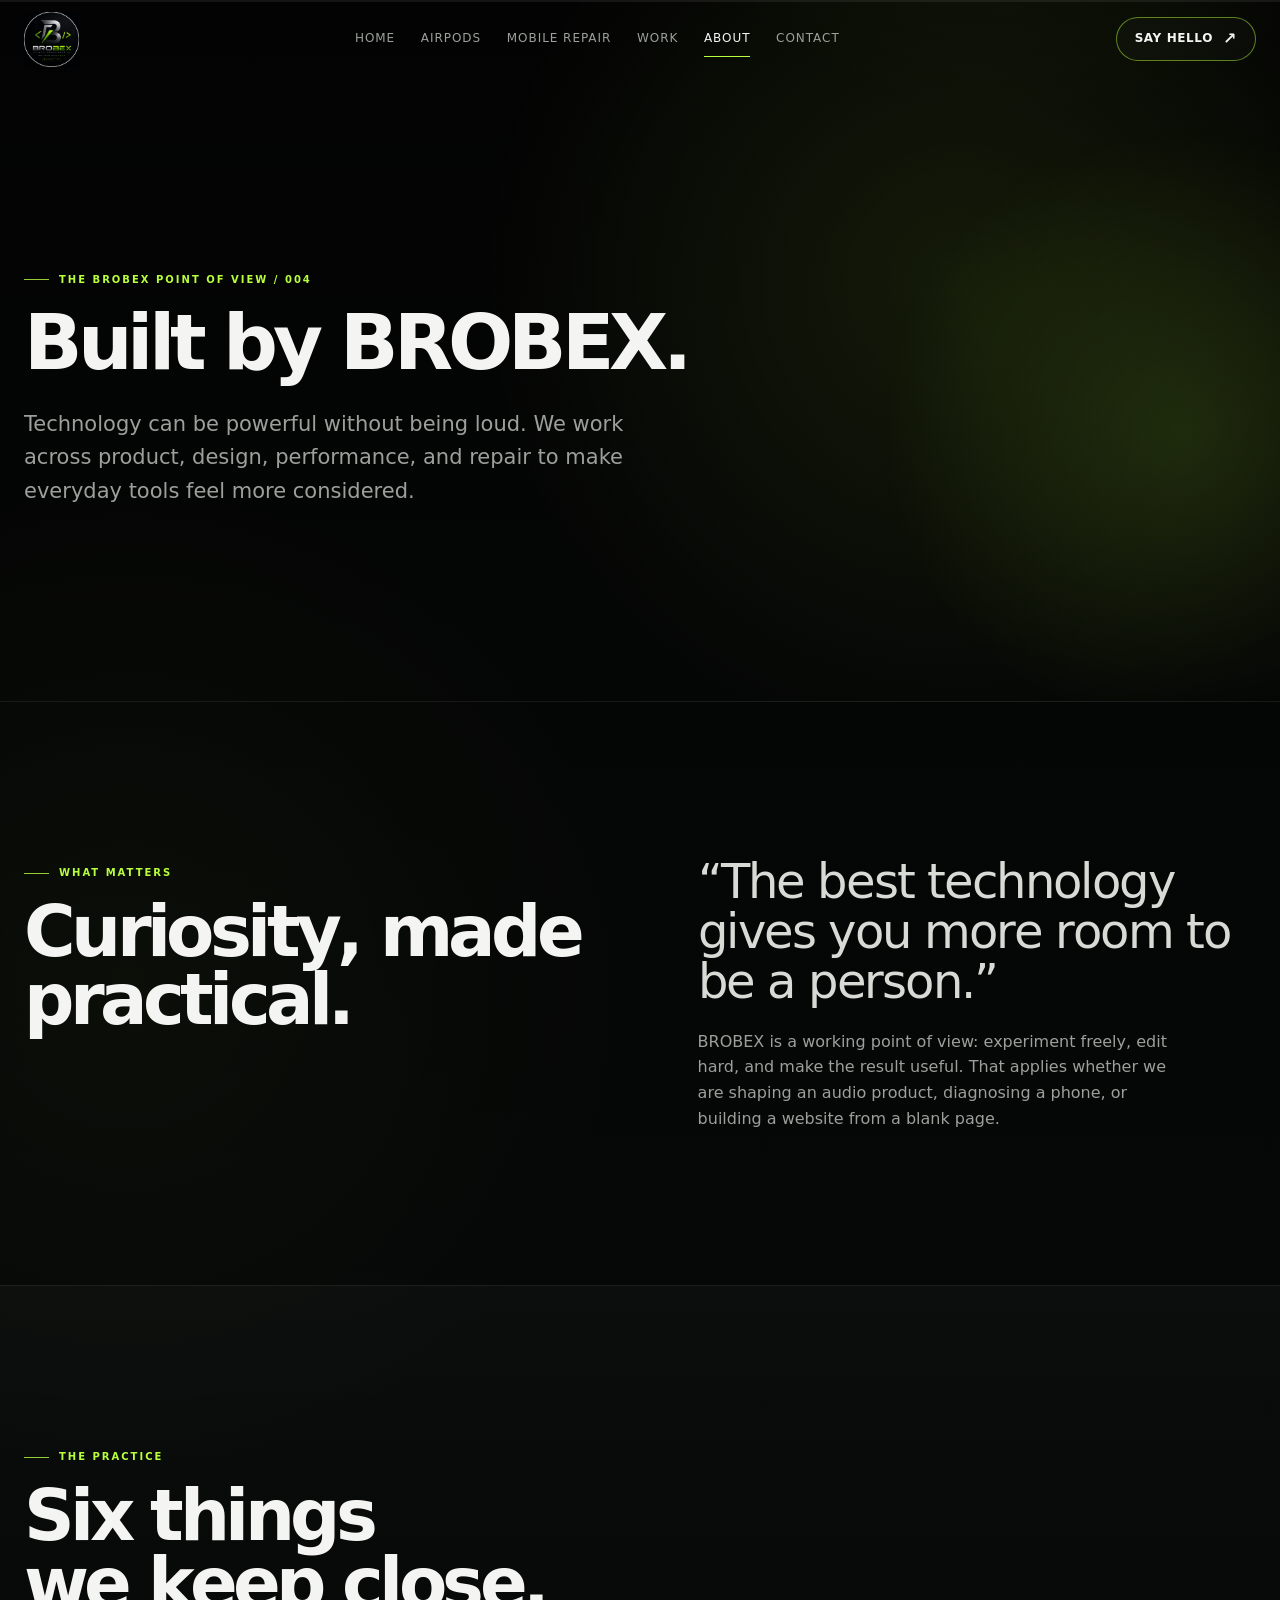
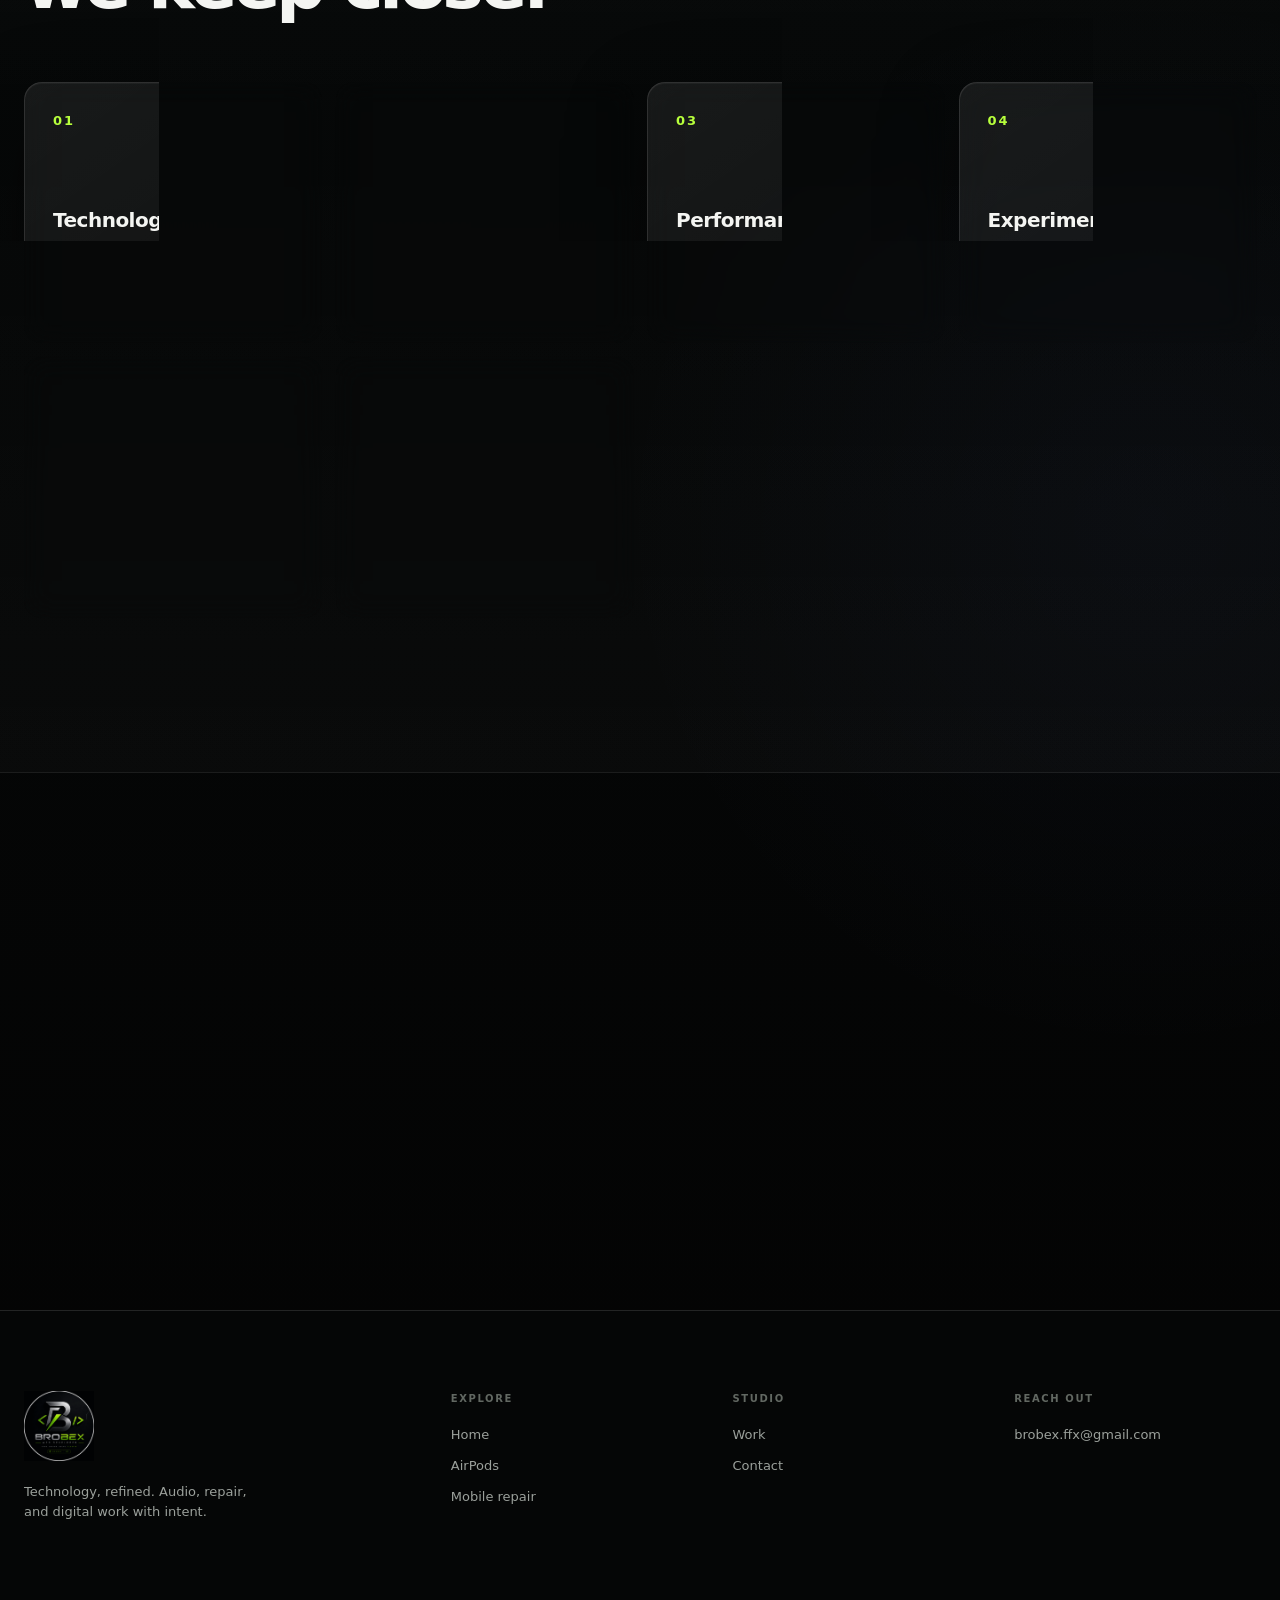
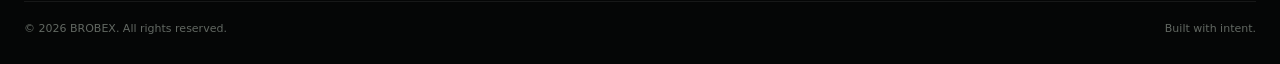
==== about.html @ 0ccb3cb0 "welcome to airpods webist" ====
<!doctype html>
<html lang="en">
<head>
  <meta charset="utf-8"><meta name="viewport" content="width=device-width, initial-scale=1">
  <title>About BROBEX — Built with intent</title>
  <meta name="description" content="BROBEX is a technology and creative development brand focused on audio, design, performance, and practical repair.">
  <meta property="og:type" content="website"><meta property="og:title" content="About BROBEX"><meta property="og:description" content="Technology, design, code, and experiences."><meta property="og:image" content="assets/brobex-logo.png"><meta name="twitter:card" content="summary_large_image">
  <link rel="icon" href="assets/brobex-logo.png" type="image/png"><link rel="stylesheet" href="css/style.css"><link rel="stylesheet" href="css/responsive.css"><link rel="stylesheet" href="css/animations.css">
</head>
<body>
  <a class="skip-link" href="#main-content">Skip to content</a>
  <header class="site-header"><div class="nav-shell"><a class="brand-link" href="index.html" aria-label="BROBEX home"><img class="brand-logo" src="assets/brobex-logo.png" alt="BROBEX logo"></a><nav class="primary-nav" aria-label="Primary navigation"><a href="index.html">Home</a><a href="airpods.html">AirPods</a><a href="repair.html">Mobile Repair</a><a href="work.html">Work</a><a href="about.html" aria-current="page">About</a><a href="contact.html">Contact</a></nav><a class="nav-cta" href="contact.html">Say hello <span class="arrow">↗</span></a><button class="menu-toggle" type="button" aria-label="Open menu" aria-expanded="false" aria-controls="mobile-menu"><span></span></button></div></header>
  <div class="mobile-menu" id="mobile-menu" aria-hidden="true"><nav aria-label="Mobile navigation"><a href="index.html">Home</a><a href="airpods.html">AirPods</a><a href="repair.html">Mobile Repair</a><a href="work.html">Work</a><a href="about.html">About</a><a href="contact.html">Contact</a></nav><a class="button primary" href="contact.html">Say hello ↗</a></div>
  <main id="main-content" class="page-main">
    <section class="page-hero"><div class="page-hero-inner"><span class="eyebrow">THE BROBEX POINT OF VIEW / 004</span><h1>Built by BROBEX.</h1><p>Technology can be powerful without being loud. We work across product, design, performance, and repair to make everyday tools feel more considered.</p></div></section>
    <section class="section"><div class="section-shell split"><div class="reveal"><span class="eyebrow">What matters</span><h2 class="section-title">Curiosity, made practical.</h2></div><div class="reveal delay-1"><p class="quote">“The best technology gives you more room to be a person.”</p><p class="section-intro">BROBEX is a working point of view: experiment freely, edit hard, and make the result useful. That applies whether we are shaping an audio product, diagnosing a phone, or building a website from a blank page.</p></div></div></section>
    <section class="section dark-band"><div class="section-shell"><div class="section-head reveal"><div><span class="eyebrow">The practice</span><h2 class="section-title">Six things<br>we keep close.</h2></div></div><div class="feature-grid"><article class="feature-card reveal"><span class="feature-icon">01</span><h3>Technology</h3><p>Choose the tool because it serves the idea, not because it is fashionable.</p></article><article class="feature-card reveal delay-1"><span class="feature-icon">02</span><h3>Design</h3><p>Make the important thing obvious, then make the rest feel inevitable.</p></article><article class="feature-card reveal delay-2"><span class="feature-icon">03</span><h3>Performance</h3><p>Fast, resilient, and respectful of the device on the other side.</p></article><article class="feature-card reveal delay-3"><span class="feature-icon">04</span><h3>Experimentation</h3><p>Try the strange direction early enough that it can teach you something.</p></article><article class="feature-card reveal"><span class="feature-icon">05</span><h3>Digital experiences</h3><p>Interaction is part of the message. Treat it that way.</p></article><article class="feature-card reveal delay-1"><span class="feature-icon">06</span><h3>Care</h3><p>Repair and maintenance are not afterthoughts. They are part of good work.</p></article></div></div></section>
    <section class="section"><div class="section-shell split"><div class="reveal"><span class="eyebrow">Find BROBEX</span><h2 class="section-title">Let’s keep in touch.</h2><p class="section-intro">For audio, repair, or a digital project, start with the channel that feels easiest.</p></div><div class="contact-links reveal delay-1"><a class="contact-link" href="mailto:brobex.ffx@gmail.com"><span>brobex.ffx@gmail.com</span><span>↗</span></a><a class="contact-link" href="https://www.instagram.com/codewithbrobex/" rel="noopener noreferrer"><span>Instagram: @codewithbrobex</span><span>↗</span></a></div></div></section>
  </main>
  <footer class="footer"><div class="footer-grid"><div class="footer-brand"><a class="brand-link" href="index.html"><img class="brand-logo small" src="assets/brobex-logo.png" alt="BROBEX logo"></a><p>Technology, refined. Audio, repair, and digital work with intent.</p></div><div><h3>Explore</h3><nav><a href="index.html">Home</a><a href="airpods.html">AirPods</a><a href="repair.html">Mobile repair</a></nav></div><div><h3>Studio</h3><nav><a href="work.html">Work</a><a href="contact.html">Contact</a></nav></div><div><h3>Reach out</h3><nav><a href="mailto:brobex.ffx@gmail.com">brobex.ffx@gmail.com</a></nav></div></div><div class="footer-bottom"><span>© <span data-year></span> BROBEX. All rights reserved.</span><span>Built with intent.</span></div></footer>
  <script src="js/navigation.js" defer></script><script src="js/main.js" defer></script><script src="js/animations.js" defer></script>
</body>
</html>
---- css/style.css ----
:root {
  --bg: #030303;
  --bg-soft: #070808;
  --surface: #0b0d0e;
  --surface-2: #111415;
  --text: #f4f5f2;
  --muted: #9ba09b;
  --dim: #626862;
  --silver: #d8dad5;
  --accent: #b7ff3c;
  --accent-deep: #6faf20;
  --accent-wash: rgba(183, 255, 60, .09);
  --line: rgba(255, 255, 255, .12);
  --line-soft: rgba(255, 255, 255, .07);
  --max: 1240px;
  --radius: 18px;
  --ease: cubic-bezier(.16, 1, .3, 1);
}

* { box-sizing: border-box; }
html { background: var(--bg); scroll-behavior: smooth; }
body {
  margin: 0;
  overflow-x: hidden;
  background:
    radial-gradient(circle at 80% -10%, rgba(183,255,60,.06), transparent 28rem),
    var(--bg);
  color: var(--text);
  font-family: Inter, ui-sans-serif, system-ui, -apple-system, BlinkMacSystemFont, "Segoe UI", sans-serif;
  font-size: 16px;
  line-height: 1.6;
  -webkit-font-smoothing: antialiased;
}
body.menu-open { overflow: hidden; }
img, canvas { display: block; max-width: 100%; }
a { color: inherit; text-decoration: none; }
button, input, select, textarea { font: inherit; }
button { color: inherit; }
::selection { background: var(--accent); color: #071000; }
:focus-visible { outline: 2px solid var(--accent); outline-offset: 4px; }

.skip-link {
  position: fixed; left: 16px; top: -100px; z-index: 100;
  padding: 10px 14px; background: var(--accent); color: #050805;
  border-radius: 8px; font-size: 13px; font-weight: 800;
}
.skip-link:focus { top: 16px; }

.site-header {
  position: fixed; inset: 0 0 auto; z-index: 40;
  border-bottom: 1px solid transparent;
  transition: background .4s var(--ease), border-color .4s var(--ease), box-shadow .4s var(--ease);
}
.site-header.scrolled, .site-header.menu-active {
  background: rgba(3, 3, 3, .84);
  border-color: var(--line-soft);
  box-shadow: 0 14px 40px rgba(0,0,0,.2);
  backdrop-filter: blur(18px);
}
.nav-shell {
  width: min(var(--max), calc(100% - 48px)); min-height: 78px; margin: auto;
  display: flex; align-items: center; gap: 28px;
}
.brand-link { display: inline-flex; align-items: center; flex: 0 0 auto; }
.brand-logo { width: 55px; height: 55px; object-fit: contain; }
.brand-logo.small { width: 70px; height: 70px; }
.primary-nav {
  display: flex; align-items: center; justify-content: center; gap: clamp(16px, 2vw, 30px);
  margin: 0 auto;
}
.primary-nav a, .mobile-menu a {
  position: relative; color: var(--muted); font-size: 12px; letter-spacing: .08em;
  text-transform: uppercase; transition: color .25s ease;
}
.primary-nav a::after {
  content: ""; position: absolute; left: 0; right: 0; bottom: -8px; height: 1px;
  background: var(--accent); transform: scaleX(0); transform-origin: left;
  transition: transform .3s var(--ease);
}
.primary-nav a:hover, .primary-nav a[aria-current="page"] { color: var(--text); }
.primary-nav a:hover::after, .primary-nav a[aria-current="page"]::after { transform: scaleX(1); }
.nav-cta, .button {
  display: inline-flex; align-items: center; justify-content: center; gap: 10px;
  min-height: 44px; padding: 0 18px; border: 1px solid var(--line);
  border-radius: 999px; background: rgba(255,255,255,.02); color: var(--text);
  font-size: 12px; font-weight: 750; letter-spacing: .05em; text-transform: uppercase;
  transition: transform .3s var(--ease), background .3s ease, border-color .3s ease, box-shadow .3s ease;
}
.nav-cta { white-space: nowrap; border-color: rgba(183,255,60,.48); }
.nav-cta:hover, .button:hover { transform: translateY(-2px); border-color: var(--accent); }
.nav-cta:hover { box-shadow: 0 0 24px rgba(183,255,60,.1); }
.button.primary { background: var(--accent); border-color: var(--accent); color: #0a1004; }
.button.primary:hover { background: #d0ff85; box-shadow: 0 10px 28px rgba(183,255,60,.16); }
.button.ghost { border-color: var(--line); background: transparent; }
.button.ghost:hover { background: rgba(255,255,255,.05); }
.arrow { font-size: 16px; line-height: 1; }
.menu-toggle {
  display: none; width: 44px; height: 44px; padding: 0; border: 1px solid var(--line);
  border-radius: 50%; background: transparent; cursor: pointer;
}
.menu-toggle span, .menu-toggle span::before, .menu-toggle span::after {
  display: block; width: 16px; height: 1px; margin: auto; background: var(--text);
  transition: transform .25s ease, opacity .25s ease;
}
.menu-toggle span { position: relative; }
.menu-toggle span::before, .menu-toggle span::after { content: ""; position: absolute; left: 0; }
.menu-toggle span::before { top: -5px; }
.menu-toggle span::after { top: 5px; }
.menu-active .menu-toggle span { background: transparent; }
.menu-active .menu-toggle span::before { top: 0; transform: rotate(45deg); }
.menu-active .menu-toggle span::after { top: 0; transform: rotate(-45deg); }
.mobile-menu {
  position: fixed; inset: 78px 16px auto; z-index: 35; padding: 28px;
  border: 1px solid var(--line); border-radius: var(--radius);
  background: rgba(7,8,8,.96); box-shadow: 0 24px 60px rgba(0,0,0,.45);
  opacity: 0; visibility: hidden; transform: translateY(-12px);
  transition: opacity .3s ease, transform .3s var(--ease), visibility .3s;
}
.mobile-menu.open { opacity: 1; visibility: visible; transform: translateY(0); }
.mobile-menu nav { display: grid; gap: 4px; }
.mobile-menu nav a { padding: 15px 0; border-bottom: 1px solid var(--line-soft); font-size: 15px; }
.mobile-menu .button { margin-top: 18px; width: 100%; }

.eyebrow {
  display: inline-flex; align-items: center; gap: 10px; color: var(--accent);
  font-size: 10px; font-weight: 800; letter-spacing: .2em; line-height: 1.2;
  text-transform: uppercase;
}
.eyebrow::before { content: ""; width: 25px; height: 1px; background: currentColor; opacity: .8; }
.page-main { position: relative; }
.section { position: relative; padding: clamp(88px, 12vw, 180px) 24px; }
.dark-band { background: linear-gradient(180deg, rgba(255,255,255,.025), transparent 40%, rgba(255,255,255,.02)); border-block: 1px solid var(--line-soft); }
.section-shell { width: min(var(--max), 100%); margin: auto; }
.section-head { display: flex; justify-content: space-between; align-items: end; gap: 60px; margin-bottom: 64px; }
.section-head > * { max-width: 600px; }
.section-title, .page-hero h1, .sequence h1 {
  margin: 18px 0 0; color: var(--text); font-size: clamp(42px, 6vw, 88px);
  font-weight: 650; letter-spacing: -.065em; line-height: .96;
}
.section-title { font-size: clamp(40px, 5.5vw, 76px); }
.section-intro { max-width: 480px; margin: 0; color: var(--muted); font-size: 16px; }
.split { display: grid; grid-template-columns: minmax(0, 1fr) minmax(0, 1fr); gap: clamp(40px, 9vw, 140px); align-items: start; }

/* Flagship scroll sequence */
.sequence {
  position: relative; height: 420vh; min-height: 2800px; background: #020303;
}
.sequence-sticky { position: sticky; top: 0; height: 100svh; min-height: 680px; overflow: hidden; }
.sequence-canvas { position: absolute; inset: 0; width: 100%; height: 100%; object-fit: cover; }
.sequence-canvas { transform: translate3d(calc(var(--pointer-x, 0) * -10px), calc(var(--pointer-y, 0) * -10px), 0) scale(1.035); transition: transform .6s var(--ease); will-change: transform; }
.sequence-shade {
  position: absolute; inset: 0;
  background: radial-gradient(circle at 50% 48%, transparent 15%, rgba(0,0,0,.12) 55%, rgba(0,0,0,.82) 100%),
    linear-gradient(90deg, rgba(0,0,0,.56), transparent 48%, rgba(0,0,0,.2));
  pointer-events: none;
}
.sequence-shade::after, .noise-overlay {
  content: ""; position: absolute; inset: 0; pointer-events: none; opacity: .035;
  background-image: url("data:image/svg+xml,%3Csvg viewBox='0 0 180 180' xmlns='http://www.w3.org/2000/svg'%3E%3Cfilter id='n'%3E%3CfeTurbulence type='fractalNoise' baseFrequency='.9' numOctaves='4' stitchTiles='stitch'/%3E%3C/filter%3E%3Crect width='100%25' height='100%25' filter='url(%23n)' opacity='.8'/%3E%3C/svg%3E");
}
.sequence-copy {
  position: absolute; left: max(24px, calc((100vw - var(--max)) / 2));
  top: 50%; width: min(520px, 42vw); transform: translateY(-50%); z-index: 2;
}
.sequence-copy h1 { max-width: 520px; }
.sequence-copy h1 span { color: var(--accent); }
.sequence-copy p { max-width: 410px; margin: 24px 0 0; color: var(--muted); font-size: 18px; }
.sequence-actions { display: flex; flex-wrap: wrap; gap: 12px; margin-top: 32px; }
.sequence-label {
  position: absolute; right: max(24px, calc((100vw - var(--max)) / 2)); top: 150px;
  z-index: 2; color: var(--muted); font-size: 10px; letter-spacing: .2em; text-transform: uppercase;
}
.sequence-meta {
  position: absolute; right: max(24px, calc((100vw - var(--max)) / 2)); bottom: 54px; z-index: 2;
  display: flex; align-items: center; gap: 14px; color: var(--muted); font-size: 10px;
  letter-spacing: .17em; text-transform: uppercase;
}
.sequence-progress { width: 110px; height: 1px; overflow: hidden; background: rgba(255,255,255,.22); }
.sequence-progress span { display: block; width: 0; height: 100%; background: var(--accent); transform-origin: left; }
.story-copy { position: absolute; left: 50%; bottom: 12%; z-index: 2; width: min(480px, 90vw); transform: translateX(-50%); text-align: center; opacity: 0; transition: opacity .6s ease, transform .6s var(--ease); pointer-events: none; }
.story-copy.active { opacity: 1; transform: translateX(-50%) translateY(-8px); }
.story-copy h2 { margin: 12px 0 8px; font-size: clamp(32px, 4vw, 60px); line-height: .95; letter-spacing: -.05em; }
.story-copy p { margin: 0; color: var(--muted); }
.mobile-wallpaper { display: none; }

.feature-grid { display: grid; grid-template-columns: repeat(4, 1fr); gap: 14px; }
.feature-card, .work-card, .form-card, .estimator-card, .visualizer-card {
  position: relative; border: 1px solid var(--line); border-radius: var(--radius);
  background: linear-gradient(145deg, rgba(255,255,255,.055), rgba(255,255,255,.015));
}
.feature-card { min-height: 255px; padding: 28px; overflow: hidden; transition: transform .4s var(--ease), border-color .3s ease, background .3s ease; }
.feature-card::after { content: ""; position: absolute; inset: 0; background: radial-gradient(circle at 10% 0, rgba(183,255,60,.12), transparent 34%); opacity: 0; transition: opacity .35s ease; pointer-events: none; }
.feature-card:hover { transform: translateY(-6px); border-color: rgba(183,255,60,.38); background: linear-gradient(145deg, rgba(255,255,255,.08), rgba(255,255,255,.02)); }
.feature-card:hover::after { opacity: 1; }
.feature-icon { position: relative; z-index: 1; display: block; margin-bottom: 72px; color: var(--accent); font-size: 13px; font-weight: 800; letter-spacing: .15em; }
.feature-card h3, .work-card h3 { position: relative; z-index: 1; margin: 0 0 9px; font-size: 20px; letter-spacing: -.025em; }
.feature-card p, .work-card p { position: relative; z-index: 1; margin: 0; color: var(--muted); font-size: 14px; line-height: 1.65; }
.signal-panel { display: grid; grid-template-columns: .8fr 1.2fr; gap: 14px; align-items: stretch; }
.visualizer-copy, .hud-box { padding: clamp(24px, 4vw, 44px); }
.visualizer-copy { min-height: 360px; }
.visualizer-copy p { color: var(--muted); }
.sound-tabs { display: flex; flex-wrap: wrap; gap: 8px; margin-top: 32px; }
.sound-tab-btn { padding: 10px 13px; border: 1px solid var(--line); border-radius: 999px; background: transparent; color: var(--muted); font-size: 11px; cursor: pointer; transition: all .25s ease; }
.sound-tab-btn:hover, .sound-tab-btn.active { border-color: var(--accent); background: var(--accent-wash); color: var(--accent); }
.hud-box { min-height: 360px; display: flex; flex-direction: column; justify-content: space-between; background: rgba(0,0,0,.28); overflow: hidden; }
.hud-top, .hud-bottom { display: flex; justify-content: space-between; gap: 16px; color: var(--muted); font-size: 10px; letter-spacing: .12em; text-transform: uppercase; }
.hud-top span:last-child { color: var(--accent); }
#visualizer-canvas { width: 100%; height: 210px; }
.specs { display: grid; grid-template-columns: repeat(3, 1fr); gap: 14px; margin-top: 20px; padding-top: 18px; border-top: 1px solid var(--line-soft); }
.specs span { display: block; color: var(--dim); font-size: 10px; text-transform: uppercase; letter-spacing: .12em; }
.specs strong { display: block; margin-top: 6px; color: var(--silver); font-size: 15px; }
.editorial { display: grid; grid-template-columns: .9fr 1.1fr; gap: clamp(32px, 8vw, 120px); align-items: center; }
.editorial-visual { position: relative; min-height: 520px; overflow: hidden; border-radius: var(--radius); background: #070909; border: 1px solid var(--line-soft); }
.editorial-visual img { width: 100%; height: 100%; min-height: 520px; object-fit: cover; opacity: .9; filter: saturate(.8) contrast(1.08); }
.editorial-visual::after { content: ""; position: absolute; inset: 0; background: linear-gradient(135deg, rgba(183,255,60,.08), transparent 42%, rgba(0,0,0,.35)); }
.detail-label { position: absolute; left: 22px; bottom: 20px; z-index: 1; color: var(--accent); font-size: 10px; letter-spacing: .16em; text-transform: uppercase; }
.work-grid { display: grid; grid-template-columns: repeat(2, 1fr); gap: 14px; }
.work-card { min-height: 310px; display: flex; align-items: end; padding: 28px; overflow: hidden; transition: transform .4s var(--ease), border-color .3s ease; }
.work-card::before { content: ""; position: absolute; inset: 0; background: linear-gradient(125deg, rgba(183,255,60,.12), transparent 40%, rgba(255,255,255,.04)); opacity: .55; }
.work-card:hover { transform: translateY(-5px); border-color: rgba(183,255,60,.35); }
.work-card-content { position: relative; z-index: 1; }
.tags { display: flex; gap: 7px; flex-wrap: wrap; margin-bottom: 32px; }
.tag { padding: 5px 9px; border: 1px solid var(--line); border-radius: 999px; color: var(--muted); font-size: 10px; letter-spacing: .1em; text-transform: uppercase; }
.services-grid { display: grid; grid-template-columns: repeat(2, 1fr); gap: 0 20px; }
.service-item { display: flex; justify-content: space-between; gap: 20px; padding: 20px 0; border-bottom: 1px solid var(--line); }
.service-item strong { font-size: 17px; font-weight: 500; }
.service-item span { color: var(--accent); font-size: 11px; letter-spacing: .1em; }
.page-hero { min-height: 78vh; display: flex; align-items: end; padding: 180px 24px 110px; background: radial-gradient(circle at 75% 40%, rgba(183,255,60,.09), transparent 30rem); border-bottom: 1px solid var(--line-soft); }
.page-hero-inner { width: min(var(--max), 100%); margin: auto; }
.page-hero h1 { max-width: 900px; }
.page-hero p { max-width: 620px; margin: 28px 0 0; color: var(--muted); font-size: clamp(17px, 2vw, 21px); }
.hero-actions { display: flex; gap: 12px; flex-wrap: wrap; margin-top: 34px; }
.product-stage { position: relative; min-height: 650px; overflow: hidden; border: 1px solid var(--line); border-radius: var(--radius); background: #050606; }
.product-stage img { width: 100%; height: 650px; object-fit: cover; opacity: .92; }
.product-stage-copy { position: absolute; left: 36px; bottom: 32px; z-index: 1; max-width: 270px; }
.product-stage-copy p { color: var(--muted); font-size: 14px; }
.quote { margin: 0 0 22px; color: var(--silver); font-size: clamp(26px, 4vw, 48px); line-height: 1.05; letter-spacing: -.04em; }
.contact-links { display: grid; gap: 0; margin-top: 32px; }
.contact-link { display: flex; justify-content: space-between; gap: 18px; padding: 17px 0; border-bottom: 1px solid var(--line); color: var(--silver); font-size: 14px; transition: color .2s ease, padding .3s var(--ease); }
.contact-link:hover { padding-left: 8px; color: var(--accent); }
.form-shell { display: grid; grid-template-columns: .7fr 1.3fr; gap: clamp(40px, 9vw, 130px); align-items: start; }
.contact-aside h2 { margin: 18px 0; font-size: clamp(32px, 4vw, 56px); letter-spacing: -.05em; line-height: 1; }
.form-card, .estimator-card { padding: clamp(24px, 4vw, 44px); }
.form-row { display: grid; grid-template-columns: repeat(2, 1fr); gap: 16px; }
.field { margin-bottom: 20px; }
.field label { display: block; margin-bottom: 8px; color: var(--silver); font-size: 11px; font-weight: 750; letter-spacing: .12em; text-transform: uppercase; }
.field input, .field select, .field textarea, .newsletter-input {
  width: 100%; padding: 14px 15px; border: 1px solid var(--line); border-radius: 9px;
  outline: 0; background: rgba(255,255,255,.04); color: var(--text); transition: border-color .25s ease, background .25s ease;
}
.field input::placeholder, .field textarea::placeholder { color: var(--dim); }
.field input:focus, .field select:focus, .field textarea:focus { border-color: var(--accent); background: rgba(183,255,60,.04); }
.field select option { background: #101312; }
.field textarea { min-height: 150px; resize: vertical; }
.field-error, .error-msg { display: block; min-height: 18px; margin-top: 5px; color: #ff8c8c; font-size: 11px; }
[aria-invalid="true"] { border-color: #ff8c8c !important; }
.disclaimer { margin: 18px 0 0; color: var(--dim); font-size: 11px; }
.form-status { display: none; margin-top: 18px; padding: 14px; border: 1px solid rgba(183,255,60,.3); border-radius: 10px; color: var(--accent); font-size: 13px; }
.form-status.show { display: block; }
.estimate-result-box { display: none; align-items: center; justify-content: space-between; gap: 20px; margin-top: 28px; padding: 18px; border: 1px solid rgba(183,255,60,.35); border-radius: 12px; background: var(--accent-wash); }
.estimate-result-box.show { display: flex; }
.estimate-label { color: var(--accent); font-size: 10px; letter-spacing: .15em; text-transform: uppercase; }
.estimate-price { margin: 4px 0 0; font-size: 22px; }
.newsletter { text-align: center; }
.newsletter .section-intro { margin: 18px auto 28px; }
.newsletter-form { display: flex; justify-content: center; gap: 10px; max-width: 560px; margin: auto; }
.newsletter-form .field { flex: 1; margin: 0; }
.not-found { min-height: 78vh; display: grid; place-items: center; padding: 140px 24px 80px; text-align: center; }
.not-found h1 { margin: 14px 0; font-size: clamp(100px, 20vw, 240px); line-height: .8; letter-spacing: -.1em; }
.not-found p { max-width: 420px; margin: 0 auto 26px; color: var(--muted); }
.footer { padding: 80px 24px 26px; border-top: 1px solid var(--line); background: #050606; }
.footer-grid { display: grid; grid-template-columns: 1.6fr repeat(3, 1fr); gap: 40px; width: min(var(--max), 100%); margin: auto; }
.footer-brand p { max-width: 250px; color: var(--muted); font-size: 13px; }
.footer h3 { margin: 0 0 18px; color: var(--dim); font-size: 10px; letter-spacing: .16em; text-transform: uppercase; }
.footer nav { display: grid; gap: 10px; }
.footer nav a { color: var(--muted); font-size: 13px; transition: color .2s ease; }
.footer nav a:hover { color: var(--accent); }
.footer-bottom { display: flex; justify-content: space-between; gap: 20px; width: min(var(--max), 100%); margin: 65px auto 0; padding-top: 18px; border-top: 1px solid var(--line-soft); color: var(--dim); font-size: 11px; }
.reveal { opacity: 0; transform: translateY(22px); transition: opacity .75s ease, transform .75s var(--ease); }
.reveal.is-visible { opacity: 1; transform: none; }
.delay-1 { transition-delay: .08s; } .delay-2 { transition-delay: .16s; } .delay-3 { transition-delay: .24s; }
#studio-preloader { position: fixed; inset: 0; z-index: 100; display: grid; place-items: center; background: #030303; transition: opacity .6s ease, visibility .6s ease; }
#studio-preloader.loaded { opacity: 0; visibility: hidden; pointer-events: none; }
.preloader-content { width: min(300px, calc(100% - 48px)); text-align: center; }
.preloader-logo { margin-bottom: 24px; }
.preloader-logo img { width: 100px; height: 100px; margin: 0 auto 15px; object-fit: contain; }
.preloader-logo span { display: block; color: var(--silver); font-size: 11px; font-weight: 800; letter-spacing: .28em; }
.preloader-bar-bg { height: 2px; overflow: hidden; background: var(--line); }
.preloader-bar { width: 0; height: 100%; background: var(--accent); transition: width .25s ease; }
.preloader-status { display: block; margin-top: 12px; color: var(--dim); font-size: 9px; letter-spacing: .16em; text-transform: uppercase; }

@media (max-width: 1050px) {
  .primary-nav { gap: 14px; }
  .primary-nav a { font-size: 10px; }
  .feature-grid { grid-template-columns: repeat(2, 1fr); }
  .signal-panel { grid-template-columns: 1fr; }
}
@media (max-width: 800px) {
  .nav-shell { width: min(var(--max), calc(100% - 32px)); min-height: 70px; }
  .site-header.scrolled, .site-header.menu-active { backdrop-filter: blur(14px); }
  .primary-nav, .nav-cta { display: none; }
  .nav-shell { justify-content: space-between; }
  .menu-toggle { display: block; }
  .mobile-menu { inset: 78px 16px auto; }
  .section-head, .split, .editorial, .form-shell { display: block; }
  .section-head > * + * { margin-top: 24px; }
  .section-title { font-size: clamp(42px, 11vw, 66px); }
  .section { padding-block: 90px; }
  .sequence { height: 320vh; min-height: 2100px; }
  .sequence-sticky { position: sticky; top: 0; height: 100svh; min-height: 620px; display: flex; align-items: center; }
  .sequence-canvas { display: block; }
  .mobile-wallpaper { display: block; position: absolute; inset: 0; background: radial-gradient(circle at 50% 38%, rgba(183,255,60,.15), transparent 25rem), #050606; opacity: .18; }
  .sequence-shade { background: linear-gradient(180deg, rgba(0,0,0,.35), rgba(0,0,0,.88)); }
  .sequence-copy { position: relative; left: auto; top: auto; width: min(var(--max), calc(100% - 48px)); margin: auto; transform: none; padding: 150px 0 110px; }
  .sequence-copy p { font-size: 16px; }
  .sequence-label { top: 100px; right: 24px; }
  .sequence-meta { right: 24px; bottom: 24px; }
  .story-copy { display: none; }
  .product-stage, .product-stage img, .editorial-visual, .editorial-visual img { min-height: 420px; height: 420px; }
  .services-grid { grid-template-columns: 1fr; }
  .form-shell > * + * { margin-top: 50px; }
  .footer-grid { grid-template-columns: repeat(2, 1fr); }
  .footer-brand { grid-column: 1 / -1; }
}
@media (max-width: 520px) {
  .nav-shell { width: calc(100% - 28px); }
  .brand-logo { width: 49px; height: 49px; }
  .page-hero { min-height: 80vh; padding-top: 150px; padding-bottom: 72px; }
  .page-hero h1 { font-size: clamp(46px, 14vw, 70px); }
  .feature-grid, .work-grid, .form-row { grid-template-columns: 1fr; }
  .feature-card { min-height: 220px; }
  .feature-icon { margin-bottom: 52px; }
  .specs { grid-template-columns: 1fr; }
  .newsletter-form { display: block; }
  .newsletter-form .button { width: 100%; margin-top: 10px; }
  .estimate-result-box { align-items: stretch; flex-direction: column; }
  .estimate-result-box .button { width: 100%; }
  .footer-grid { grid-template-columns: 1fr 1fr; gap: 28px 18px; }
  .footer-bottom { display: block; }
  .footer-bottom span + span { display: block; margin-top: 8px; }
}

/* Premium interaction layer */
:root {
  --glass: rgba(255, 255, 255, .045);
  --glass-strong: rgba(255, 255, 255, .075);
  --shadow-luxe: 0 24px 80px rgba(0, 0, 0, .34);
}

html { scrollbar-width: thin; scrollbar-color: var(--accent) var(--bg); }
body { background-image: radial-gradient(circle at 10% 30%, rgba(183,255,60,.035), transparent 32rem), radial-gradient(circle at 90% 65%, rgba(109,140,255,.035), transparent 34rem), radial-gradient(circle at 80% -10%, rgba(183,255,60,.06), transparent 28rem), linear-gradient(180deg, #030303, #060808 48%, #030303); }

.global-scroll-progress {
  position: fixed; inset: 0 0 auto; z-index: 80; height: 2px; pointer-events: none;
  background: rgba(255,255,255,.07);
}
.global-scroll-progress span {
  display: block; width: 100%; height: 100%; background: var(--accent);
  box-shadow: 0 0 16px rgba(183,255,60,.55); transform: scaleX(0); transform-origin: left center;
  will-change: transform;
}

.sequence-sticky::before {
  content: ""; position: absolute; inset: 0; z-index: 1; pointer-events: none;
  background: radial-gradient(circle at calc(50% + var(--pointer-x, 0) * 10%) calc(50% + var(--pointer-y, 0) * 10%), rgba(183,255,60,.08), transparent 28%);
  mix-blend-mode: screen;
}
.particle-field { position: absolute; inset: 0; z-index: 1; overflow: hidden; pointer-events: none; }
.particle-field i {
  position: absolute; left: var(--particle-x); top: var(--particle-y); width: var(--particle-size); height: var(--particle-size);
  border-radius: 50%; background: var(--accent); opacity: .25; filter: blur(.2px);
  animation: particle-drift var(--particle-duration) ease-in-out var(--particle-delay) infinite alternate;
}
@keyframes particle-drift {
  from { transform: translate3d(-14px, 16px, 0) scale(.7); opacity: .08; }
  to { transform: translate3d(18px, -22px, 0) scale(1.35); opacity: .45; }
}
.sequence-fallback {
  position: absolute; left: 50%; bottom: 24px; z-index: 3; width: min(420px, calc(100% - 48px));
  margin: 0; transform: translateX(-50%); color: var(--muted); font-size: 12px; text-align: center;
}
.sequence[data-sequence-state="fallback"] .sequence-canvas { opacity: 0; }

.heading-letter {
  display: inline-block; opacity: 0; transform: translate3d(0, .65em, 0) rotate(3deg);
  transition: opacity .7s var(--ease) var(--letter-delay), transform .7s var(--ease) var(--letter-delay);
  will-change: opacity, transform;
}
.heading-word { display: inline-block; white-space: nowrap; }
.letters-visible .heading-letter { opacity: 1; transform: none; }
.section, .page-hero, .footer { isolation: isolate; }
.section { content-visibility: auto; contain-intrinsic-size: 800px; }
.feature-card, .work-card, .form-card, .estimator-card, .visualizer-card {
  background: linear-gradient(145deg, var(--glass-strong), var(--glass));
  box-shadow: 0 1px 0 rgba(255,255,255,.04) inset, var(--shadow-luxe);
  backdrop-filter: blur(14px);
}
.feature-card.is-tilting, .work-card.is-tilting {
  transform: perspective(900px) rotateX(var(--card-rotate-x)) rotateY(var(--card-rotate-y)) translateY(-5px);
  transition: transform .12s linear;
}
.button, .nav-cta { translate: var(--magnetic-x, 0px) var(--magnetic-y, 0px); }
.button:active, .nav-cta:active { scale: .97; }
.button.primary { box-shadow: 0 12px 28px rgba(183,255,60,.08); }
.button.primary:hover { box-shadow: 0 16px 40px rgba(183,255,60,.2), 0 0 0 5px rgba(183,255,60,.05); }
.editorial-visual, .product-stage { box-shadow: var(--shadow-luxe); }
.editorial-visual img, .product-stage img { transition: transform 1.1s var(--ease), filter .6s ease; }
.editorial-visual:hover img, .product-stage:hover img { transform: scale(1.045); filter: saturate(1) contrast(1.08); }
.page-hero { position: relative; overflow: hidden; }
.page-hero::before {
  content: ""; position: absolute; width: 40rem; height: 40rem; right: -14rem; top: 16%; z-index: -1;
  border-radius: 50%; background: radial-gradient(circle, rgba(183,255,60,.12), transparent 68%);
  transform: translate3d(calc(var(--pointer-x, 0) * -20px), calc(var(--pointer-y, 0) * -20px), 0);
  transition: transform .8s var(--ease);
}
.page-hero-inner { position: relative; z-index: 1; }
.metrics-strip {
  display: grid; grid-template-columns: repeat(3, 1fr); gap: 14px; margin-top: 14px;
  padding: 20px 24px; border: 1px solid var(--line); border-radius: var(--radius);
  background: linear-gradient(110deg, rgba(183,255,60,.06), rgba(255,255,255,.025));
  box-shadow: var(--shadow-luxe); backdrop-filter: blur(14px);
}
.metric { display: flex; align-items: baseline; gap: 10px; }
.metric strong { color: var(--accent); font-size: clamp(25px, 3vw, 40px); font-weight: 550; letter-spacing: -.06em; }
.metric span { color: var(--muted); font-size: 10px; letter-spacing: .12em; text-transform: uppercase; }

@media (max-width: 800px) {
  .sequence-canvas { transform: scale(1.02); }
  .sequence-copy { z-index: 3; }
  .metrics-strip { grid-template-columns: 1fr; gap: 8px; }
  .metric { justify-content: space-between; }
}
@media (prefers-reduced-motion: reduce) {
  .heading-letter { opacity: 1; transform: none; transition: none; }
  .particle-field { display: none; }
  .sequence-canvas { transform: none; }
}
---- css/responsive.css ----
@media (prefers-reduced-motion: reduce) {
  html { scroll-behavior: auto; }
  *, *::before, *::after {
    animation-duration: .01ms !important;
    animation-iteration-count: 1 !important;
    transition-duration: .01ms !important;
  }
}
---- css/animations.css ----
/* Motion primitives are kept in the main stylesheet so scroll-driven transforms
   remain the single source of truth for the progress indicators. */
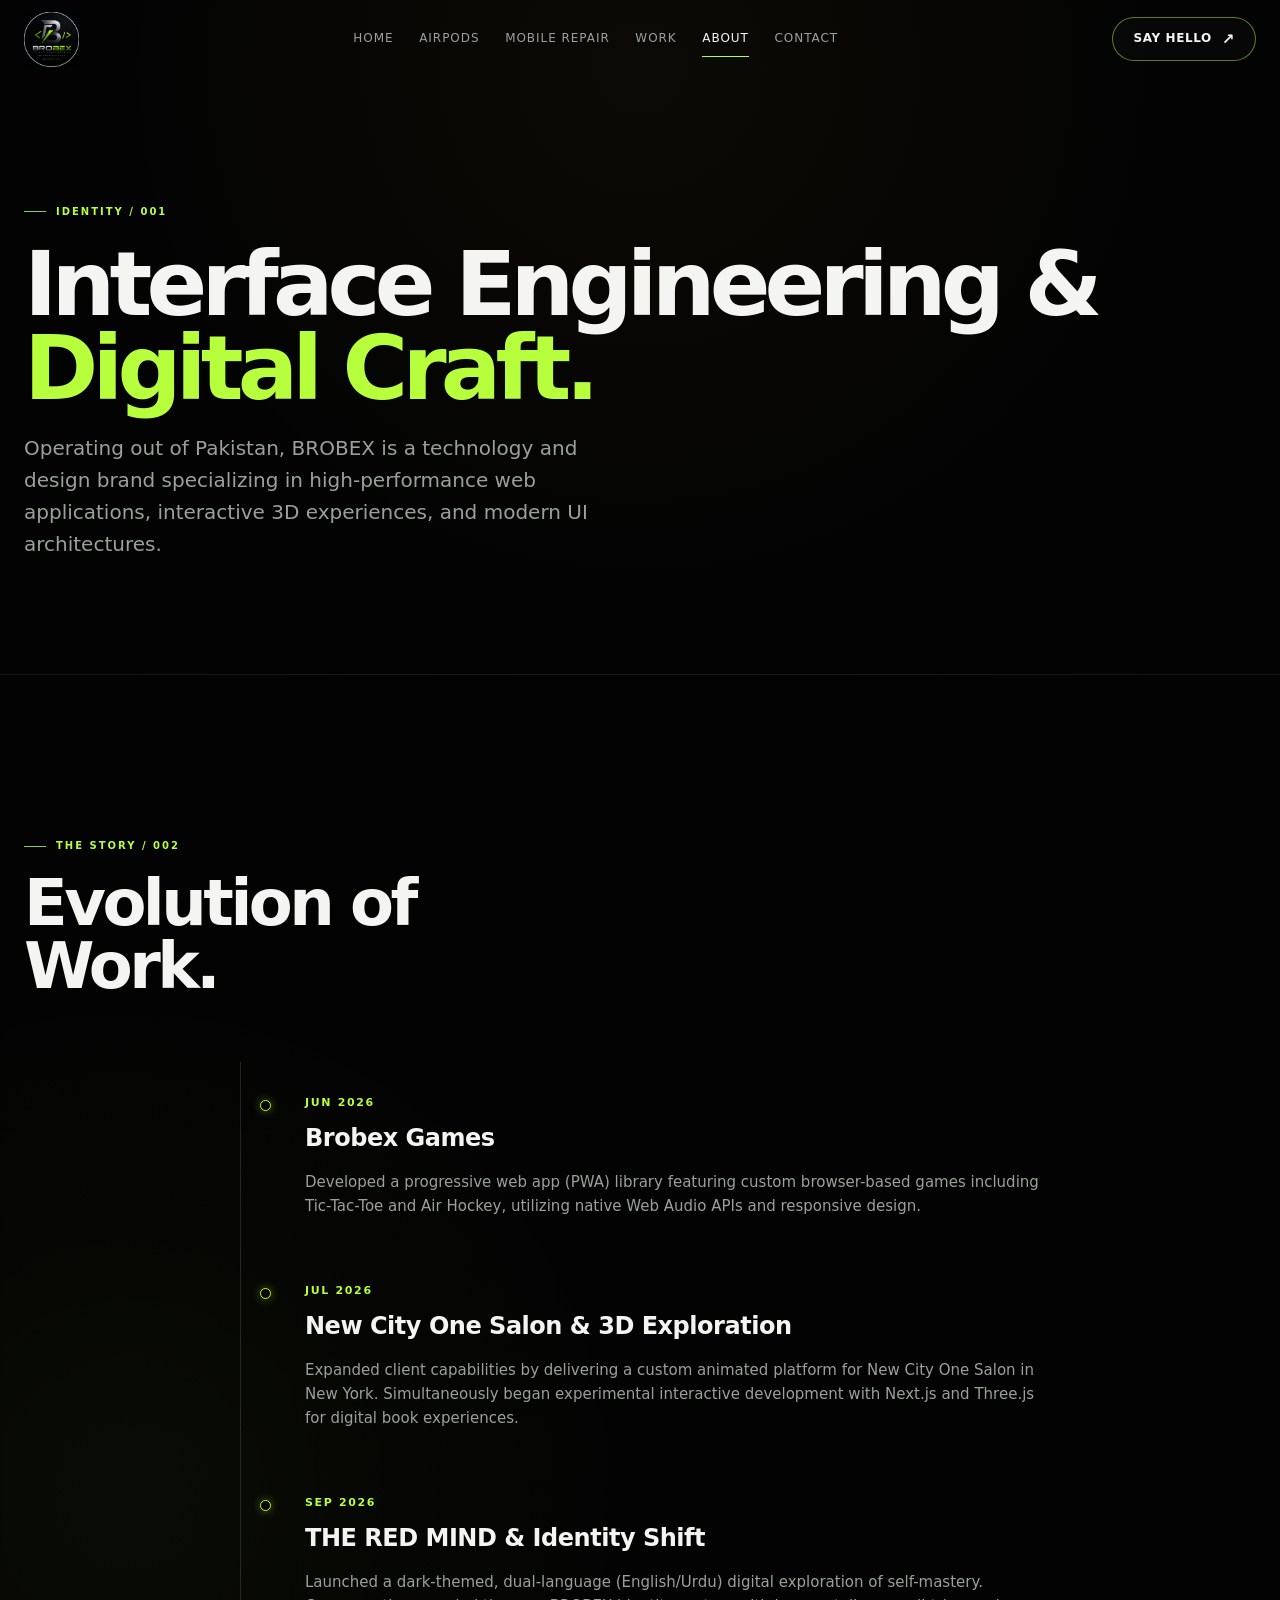
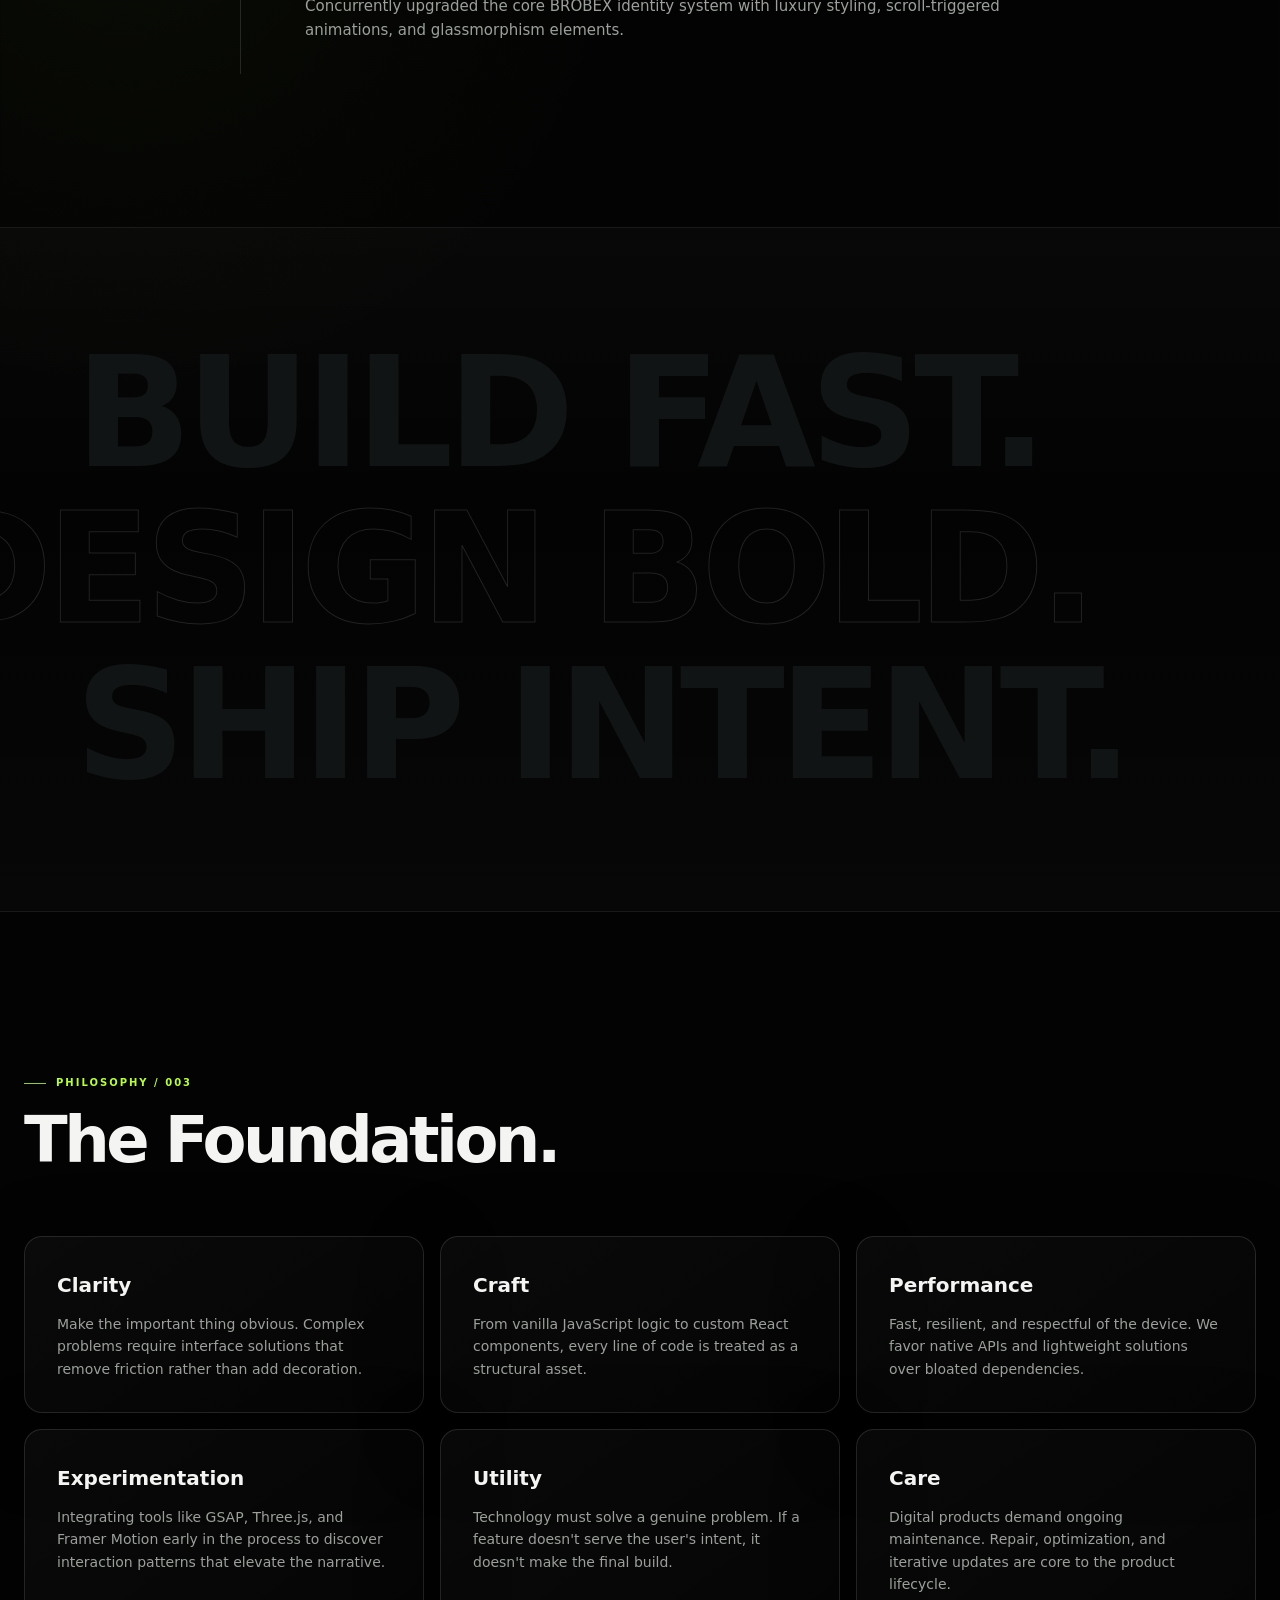
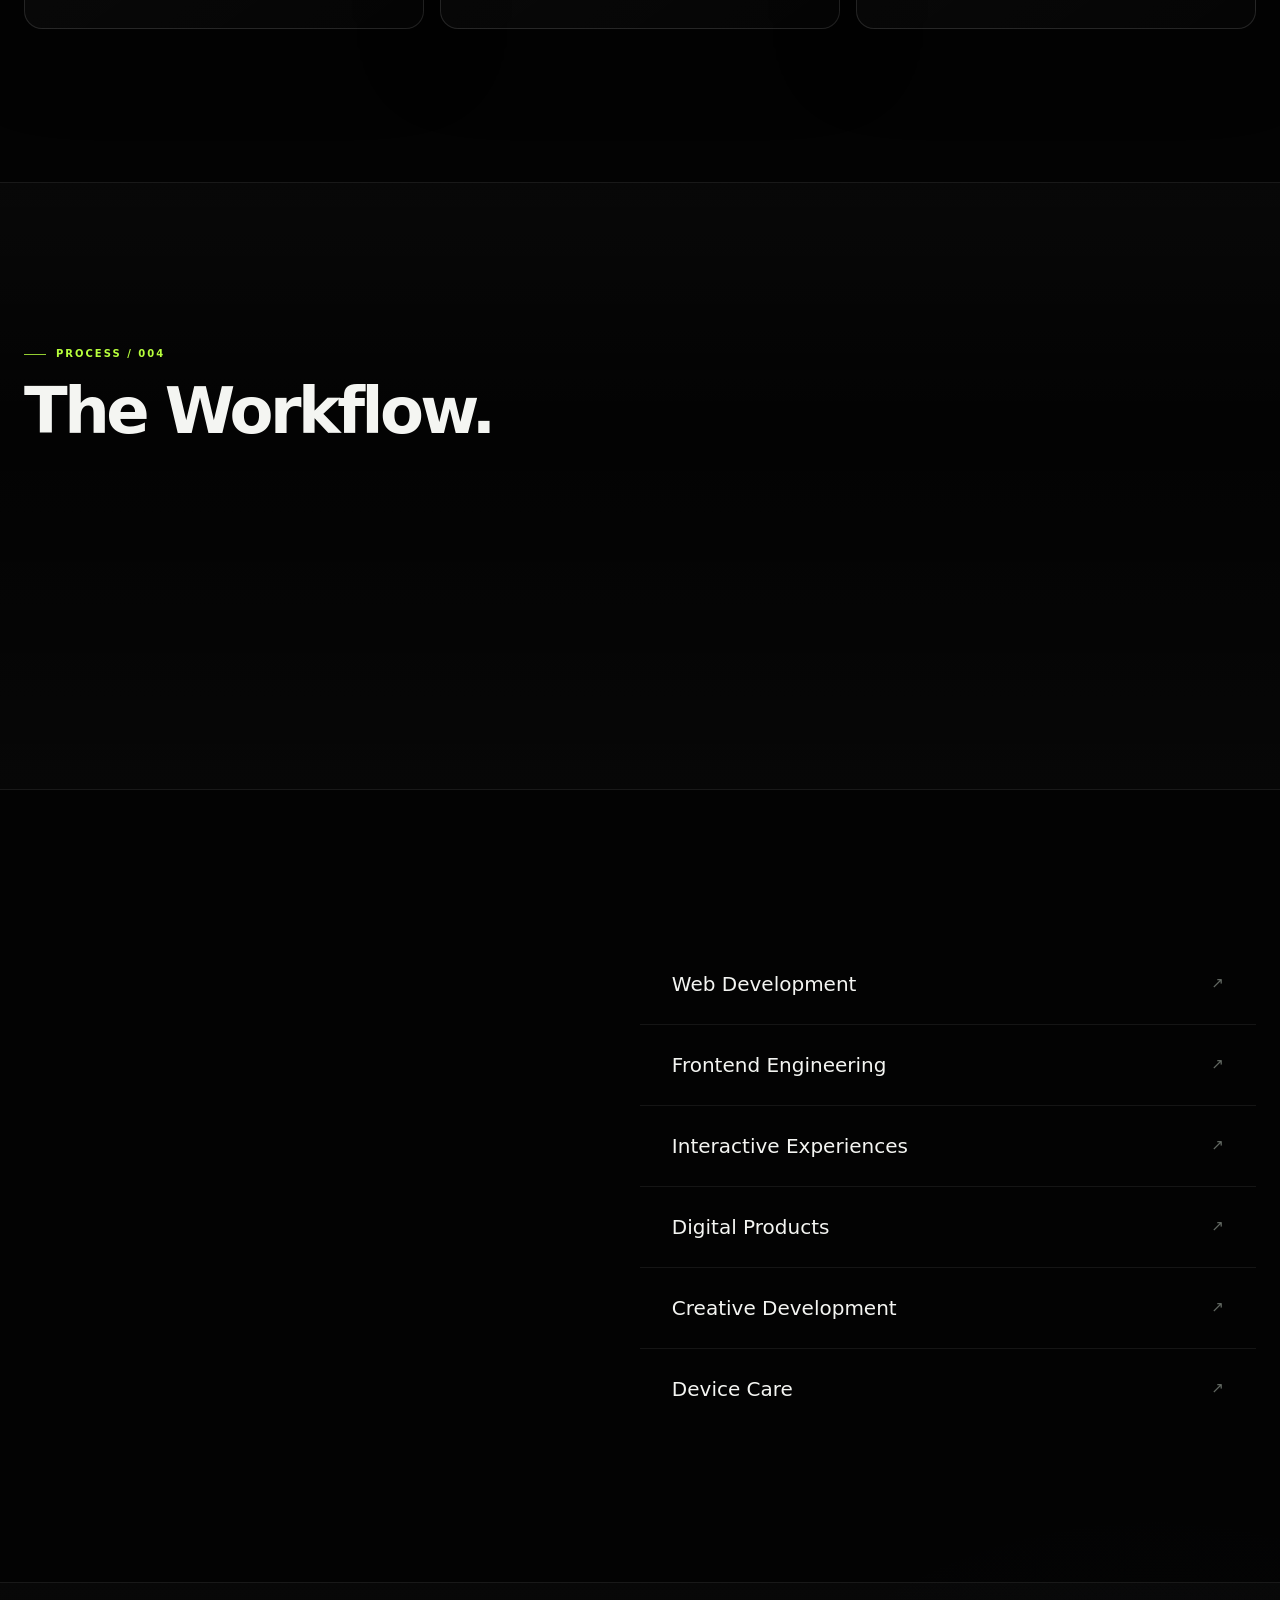
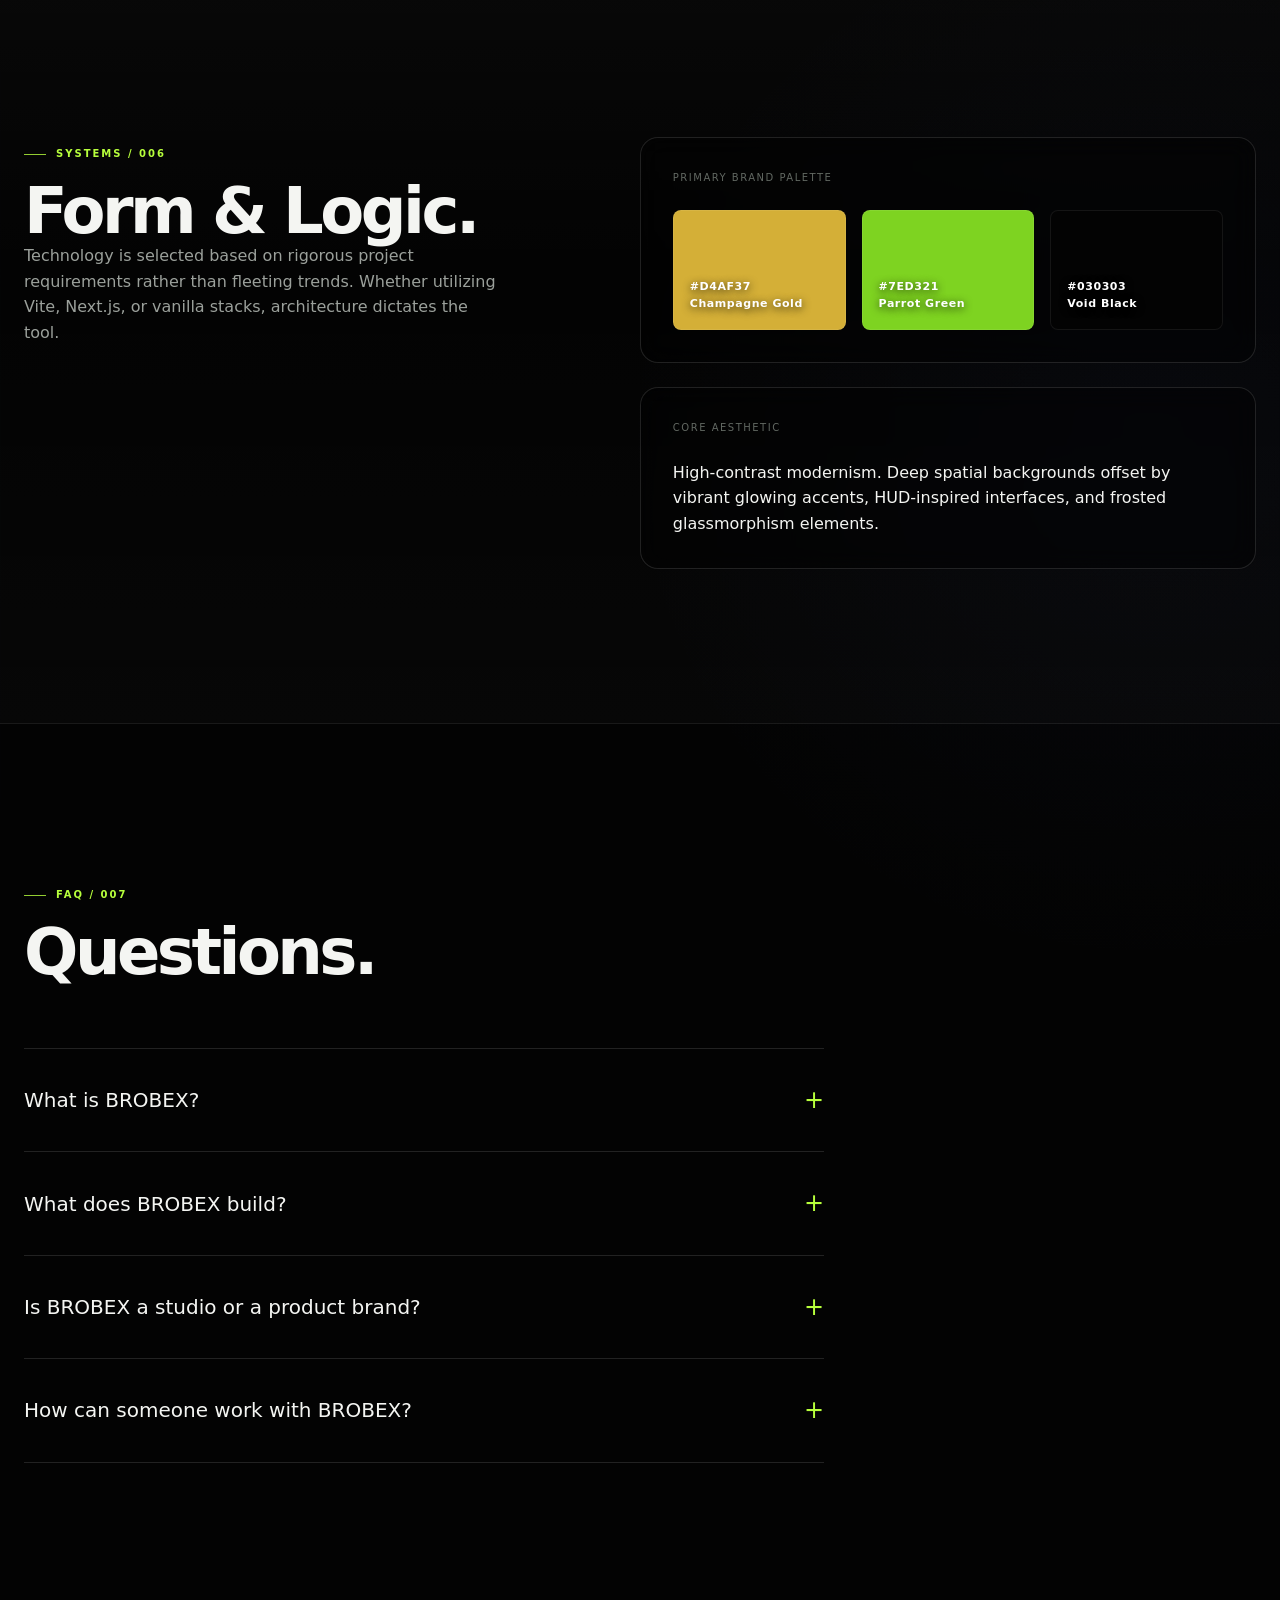
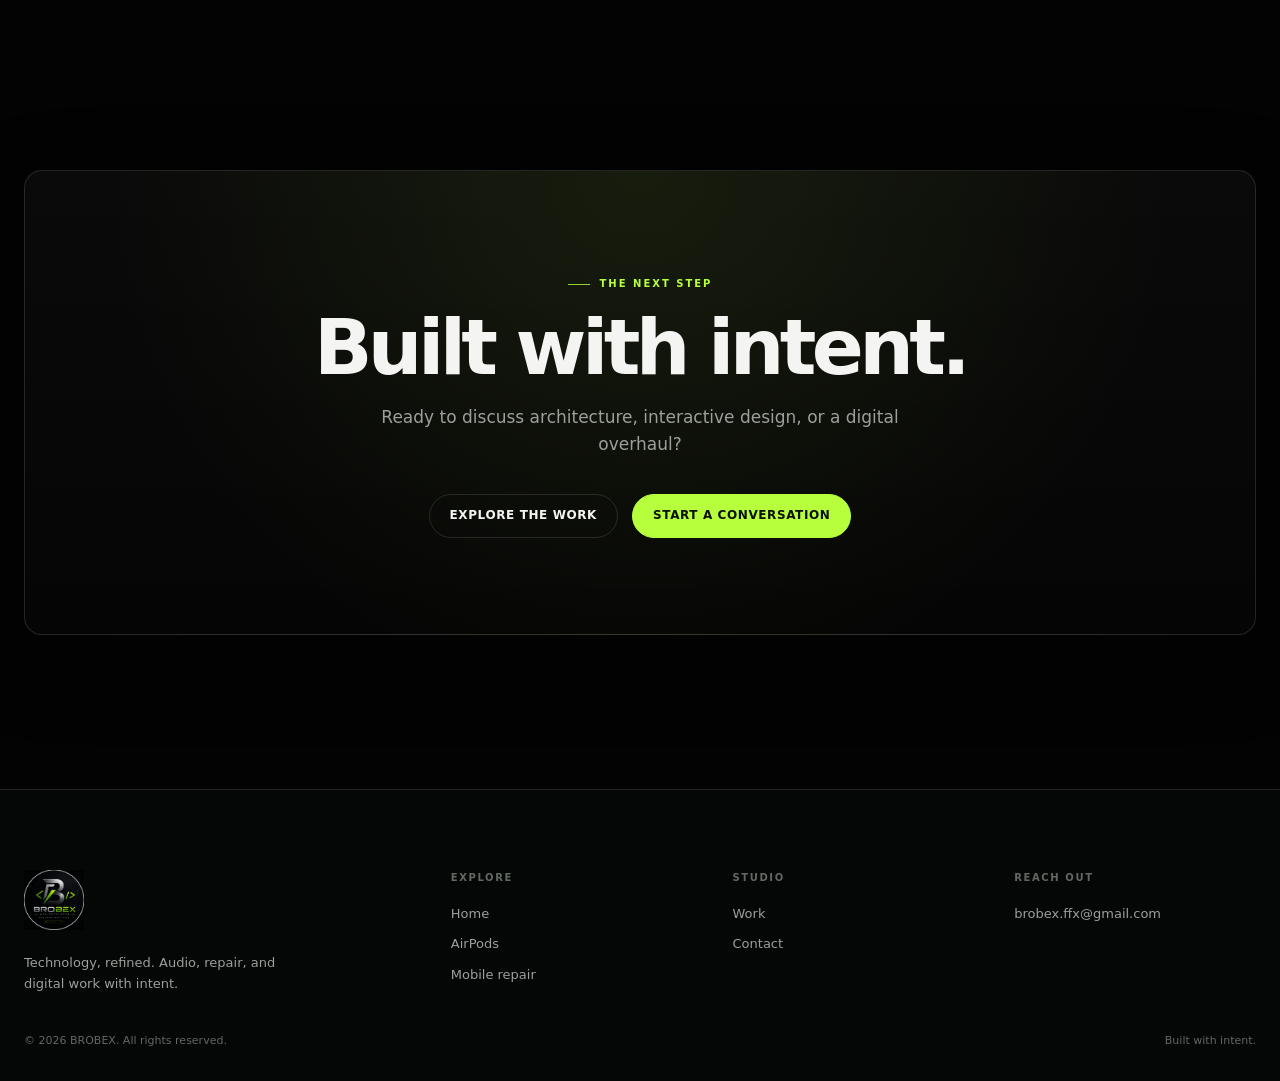
==== commit c48a1421: "overall upgrade" ====
--- a/about.html
+++ b/about.html
@@ -1,23 +1,320 @@
 <!doctype html>
 <html lang="en">
 <head>
-  <meta charset="utf-8"><meta name="viewport" content="width=device-width, initial-scale=1">
+  <meta charset="utf-8">
+  <meta name="viewport" content="width=device-width, initial-scale=1">
   <title>About BROBEX — Built with intent</title>
   <meta name="description" content="BROBEX is a technology and creative development brand focused on audio, design, performance, and practical repair.">
-  <meta property="og:type" content="website"><meta property="og:title" content="About BROBEX"><meta property="og:description" content="Technology, design, code, and experiences."><meta property="og:image" content="assets/brobex-logo.png"><meta name="twitter:card" content="summary_large_image">
-  <link rel="icon" href="assets/brobex-logo.png" type="image/png"><link rel="stylesheet" href="css/style.css"><link rel="stylesheet" href="css/responsive.css"><link rel="stylesheet" href="css/animations.css">
+  <meta property="og:type" content="website">
+  <meta property="og:title" content="About BROBEX">
+  <meta property="og:description" content="Technology, design, code, and experiences.">
+  <meta property="og:image" content="assets/brobex-logo.png">
+  <meta name="twitter:card" content="summary_large_image">
+  
+  <link rel="icon" href="assets/brobex-logo.png" type="image/png">
+  <link rel="stylesheet" href="css/style.css">
+  <link rel="stylesheet" href="css/responsive.css">
+  <link rel="stylesheet" href="css/animations.css">
+  <link rel="stylesheet" href="css/about.css"> <!-- New page-specific styles -->
 </head>
 <body>
   <a class="skip-link" href="#main-content">Skip to content</a>
-  <header class="site-header"><div class="nav-shell"><a class="brand-link" href="index.html" aria-label="BROBEX home"><img class="brand-logo" src="assets/brobex-logo.png" alt="BROBEX logo"></a><nav class="primary-nav" aria-label="Primary navigation"><a href="index.html">Home</a><a href="airpods.html">AirPods</a><a href="repair.html">Mobile Repair</a><a href="work.html">Work</a><a href="about.html" aria-current="page">About</a><a href="contact.html">Contact</a></nav><a class="nav-cta" href="contact.html">Say hello <span class="arrow">↗</span></a><button class="menu-toggle" type="button" aria-label="Open menu" aria-expanded="false" aria-controls="mobile-menu"><span></span></button></div></header>
-  <div class="mobile-menu" id="mobile-menu" aria-hidden="true"><nav aria-label="Mobile navigation"><a href="index.html">Home</a><a href="airpods.html">AirPods</a><a href="repair.html">Mobile Repair</a><a href="work.html">Work</a><a href="about.html">About</a><a href="contact.html">Contact</a></nav><a class="button primary" href="contact.html">Say hello ↗</a></div>
+  
+  <header class="site-header">
+    <div class="nav-shell">
+      <a class="brand-link" href="index.html" aria-label="BROBEX home">
+        <img class="brand-logo" src="assets/brobex-logo.png" alt="BROBEX logo">
+      </a>
+      <nav class="primary-nav" aria-label="Primary navigation">
+        <a href="index.html">Home</a>
+        <a href="airpods.html">AirPods</a>
+        <a href="repair.html">Mobile Repair</a>
+        <a href="work.html">Work</a>
+        <a href="about.html" aria-current="page">About</a>
+        <a href="contact.html">Contact</a>
+      </nav>
+      <a class="nav-cta" href="contact.html">Say hello <span class="arrow">↗</span></a>
+      <button class="menu-toggle" type="button" aria-label="Open menu" aria-expanded="false" aria-controls="mobile-menu"><span></span></button>
+    </div>
+  </header>
+  
+  <div class="mobile-menu" id="mobile-menu" aria-hidden="true">
+    <nav aria-label="Mobile navigation">
+      <a href="index.html">Home</a>
+      <a href="airpods.html">AirPods</a>
+      <a href="repair.html">Mobile Repair</a>
+      <a href="work.html">Work</a>
+      <a href="about.html">About</a>
+      <a href="contact.html">Contact</a>
+    </nav>
+    <a class="button primary" href="contact.html">Say hello ↗</a>
+  </div>
+
   <main id="main-content" class="page-main">
-    <section class="page-hero"><div class="page-hero-inner"><span class="eyebrow">THE BROBEX POINT OF VIEW / 004</span><h1>Built by BROBEX.</h1><p>Technology can be powerful without being loud. We work across product, design, performance, and repair to make everyday tools feel more considered.</p></div></section>
-    <section class="section"><div class="section-shell split"><div class="reveal"><span class="eyebrow">What matters</span><h2 class="section-title">Curiosity, made practical.</h2></div><div class="reveal delay-1"><p class="quote">“The best technology gives you more room to be a person.”</p><p class="section-intro">BROBEX is a working point of view: experiment freely, edit hard, and make the result useful. That applies whether we are shaping an audio product, diagnosing a phone, or building a website from a blank page.</p></div></div></section>
-    <section class="section dark-band"><div class="section-shell"><div class="section-head reveal"><div><span class="eyebrow">The practice</span><h2 class="section-title">Six things<br>we keep close.</h2></div></div><div class="feature-grid"><article class="feature-card reveal"><span class="feature-icon">01</span><h3>Technology</h3><p>Choose the tool because it serves the idea, not because it is fashionable.</p></article><article class="feature-card reveal delay-1"><span class="feature-icon">02</span><h3>Design</h3><p>Make the important thing obvious, then make the rest feel inevitable.</p></article><article class="feature-card reveal delay-2"><span class="feature-icon">03</span><h3>Performance</h3><p>Fast, resilient, and respectful of the device on the other side.</p></article><article class="feature-card reveal delay-3"><span class="feature-icon">04</span><h3>Experimentation</h3><p>Try the strange direction early enough that it can teach you something.</p></article><article class="feature-card reveal"><span class="feature-icon">05</span><h3>Digital experiences</h3><p>Interaction is part of the message. Treat it that way.</p></article><article class="feature-card reveal delay-1"><span class="feature-icon">06</span><h3>Care</h3><p>Repair and maintenance are not afterthoughts. They are part of good work.</p></article></div></div></section>
-    <section class="section"><div class="section-shell split"><div class="reveal"><span class="eyebrow">Find BROBEX</span><h2 class="section-title">Let’s keep in touch.</h2><p class="section-intro">For audio, repair, or a digital project, start with the channel that feels easiest.</p></div><div class="contact-links reveal delay-1"><a class="contact-link" href="mailto:brobex.ffx@gmail.com"><span>brobex.ffx@gmail.com</span><span>↗</span></a><a class="contact-link" href="https://www.instagram.com/codewithbrobex/" rel="noopener noreferrer"><span>Instagram: @codewithbrobex</span><span>↗</span></a></div></div></section>
+    
+    <!-- IDENTITY HERO -->
+    <section class="hero-cinematic about-hero">
+      <div class="hero-ambient-glow" aria-hidden="true"></div>
+      <div class="hero-shell reveal">
+        <span class="eyebrow">IDENTITY / 001</span>
+        <h1 class="hero-title">Interface Engineering &<br><span>Digital Craft.</span></h1>
+        <p class="hero-description">Operating out of Pakistan, BROBEX is a technology and design brand specializing in high-performance web applications, interactive 3D experiences, and modern UI architectures.</p>
+      </div>
+    </section>
+
+    <!-- BROBEX STORY (EDITORIAL TIMELINE) -->
+    <section class="section">
+      <div class="section-shell">
+        <div class="section-head reveal">
+          <div>
+            <span class="eyebrow">THE STORY / 002</span>
+            <h2 class="section-title">Evolution of Work.</h2>
+          </div>
+        </div>
+        
+        <div class="timeline" role="list">
+          <div class="timeline-item reveal" role="listitem">
+            <div class="timeline-date">Jun 2026</div>
+            <div class="timeline-content">
+              <h3>Brobex Games</h3>
+              <p>Developed a progressive web app (PWA) library featuring custom browser-based games including Tic-Tac-Toe and Air Hockey, utilizing native Web Audio APIs and responsive design.</p>
+            </div>
+          </div>
+          <div class="timeline-item reveal delay-1" role="listitem">
+            <div class="timeline-date">Jul 2026</div>
+            <div class="timeline-content">
+              <h3>New City One Salon & 3D Exploration</h3>
+              <p>Expanded client capabilities by delivering a custom animated platform for New City One Salon in New York. Simultaneously began experimental interactive development with Next.js and Three.js for digital book experiences.</p>
+            </div>
+          </div>
+          <div class="timeline-item reveal delay-2" role="listitem">
+            <div class="timeline-date">Sep 2026</div>
+            <div class="timeline-content">
+              <h3>THE RED MIND & Identity Shift</h3>
+              <p>Launched a dark-themed, dual-language (English/Urdu) digital exploration of self-mastery. Concurrently upgraded the core BROBEX identity system with luxury styling, scroll-triggered animations, and glassmorphism elements.</p>
+            </div>
+          </div>
+        </div>
+      </div>
+    </section>
+
+    <!-- INTERACTIVE PRINCIPLES (SCROLL TYPOGRAPHY) -->
+    <section class="section scroll-typography-section dark-band overflow-hidden">
+      <div class="large-typo-container" aria-hidden="true">
+        <div class="large-typo typo-right">BUILD FAST.</div>
+        <div class="large-typo typo-left outline-text">DESIGN BOLD.</div>
+        <div class="large-typo typo-right">SHIP INTENT.</div>
+      </div>
+    </section>
+
+    <!-- POINT OF VIEW -->
+    <section class="section">
+      <div class="section-shell">
+        <div class="section-head reveal">
+          <div>
+            <span class="eyebrow">PHILOSOPHY / 003</span>
+            <h2 class="section-title">The Foundation.</h2>
+          </div>
+        </div>
+        
+        <div class="pov-grid">
+          <article class="pov-card reveal">
+            <h3>Clarity</h3>
+            <p>Make the important thing obvious. Complex problems require interface solutions that remove friction rather than add decoration.</p>
+          </article>
+          <article class="pov-card reveal delay-1">
+            <h3>Craft</h3>
+            <p>From vanilla JavaScript logic to custom React components, every line of code is treated as a structural asset.</p>
+          </article>
+          <article class="pov-card reveal delay-2">
+            <h3>Performance</h3>
+            <p>Fast, resilient, and respectful of the device. We favor native APIs and lightweight solutions over bloated dependencies.</p>
+          </article>
+          <article class="pov-card reveal">
+            <h3>Experimentation</h3>
+            <p>Integrating tools like GSAP, Three.js, and Framer Motion early in the process to discover interaction patterns that elevate the narrative.</p>
+          </article>
+          <article class="pov-card reveal delay-1">
+            <h3>Utility</h3>
+            <p>Technology must solve a genuine problem. If a feature doesn't serve the user's intent, it doesn't make the final build.</p>
+          </article>
+          <article class="pov-card reveal delay-2">
+            <h3>Care</h3>
+            <p>Digital products demand ongoing maintenance. Repair, optimization, and iterative updates are core to the product lifecycle.</p>
+          </article>
+        </div>
+      </div>
+    </section>
+
+    <!-- HOW BROBEX WORKS (WORKFLOW) -->
+    <section class="section dark-band">
+      <div class="section-shell">
+        <div class="section-head reveal">
+          <div>
+            <span class="eyebrow">PROCESS / 004</span>
+            <h2 class="section-title">The Workflow.</h2>
+          </div>
+        </div>
+        
+        <div class="workflow-steps">
+          <div class="step reveal"><span class="step-num">01</span><h4>Think</h4></div>
+          <div class="step reveal"><span class="step-num">02</span><h4>Explore</h4></div>
+          <div class="step reveal"><span class="step-num">03</span><h4>Design</h4></div>
+          <div class="step reveal"><span class="step-num">04</span><h4>Build</h4></div>
+          <div class="step reveal"><span class="step-num">05</span><h4>Refine</h4></div>
+          <div class="step reveal"><span class="step-num">06</span><h4>Ship</h4></div>
+        </div>
+      </div>
+    </section>
+
+    <!-- CAPABILITIES -->
+    <section class="section">
+      <div class="section-shell split">
+        <div class="reveal">
+          <span class="eyebrow">CAPABILITIES / 005</span>
+          <h2 class="section-title">The Toolkit.</h2>
+          <p class="section-intro">Expertise spanning full-stack infrastructure to precise hardware restoration.</p>
+        </div>
+        <div class="capabilities-list reveal delay-1">
+          <a href="work.html" class="capability-item">
+            <h3>Web Development</h3>
+            <span class="arrow">↗</span>
+          </a>
+          <a href="work.html" class="capability-item">
+            <h3>Frontend Engineering</h3>
+            <span class="arrow">↗</span>
+          </a>
+          <a href="work.html" class="capability-item">
+            <h3>Interactive Experiences</h3>
+            <span class="arrow">↗</span>
+          </a>
+          <a href="work.html" class="capability-item">
+            <h3>Digital Products</h3>
+            <span class="arrow">↗</span>
+          </a>
+          <a href="work.html" class="capability-item">
+            <h3>Creative Development</h3>
+            <span class="arrow">↗</span>
+          </a>
+          <a href="repair.html" class="capability-item">
+            <h3>Device Care</h3>
+            <span class="arrow">↗</span>
+          </a>
+        </div>
+      </div>
+    </section>
+
+    <!-- TECHNOLOGY PHILOSOPHY & VISUAL IDENTITY -->
+    <section class="section dark-band">
+      <div class="section-shell split">
+        <div class="reveal">
+          <span class="eyebrow">SYSTEMS / 006</span>
+          <h2 class="section-title">Form & Logic.</h2>
+          <p class="section-intro">Technology is selected based on rigorous project requirements rather than fleeting trends. Whether utilizing Vite, Next.js, or vanilla stacks, architecture dictates the tool.</p>
+        </div>
+        <div class="visual-system reveal delay-1">
+          <div class="visual-card">
+            <span class="visual-label">Primary Brand Palette</span>
+            <div class="color-swatches">
+              <div class="swatch" style="background: #D4AF37;"><span>#D4AF37<br>Champagne Gold</span></div>
+              <div class="swatch" style="background: #7ED321;"><span>#7ED321<br>Parrot Green</span></div>
+              <div class="swatch" style="background: #030303;"><span>#030303<br>Void Black</span></div>
+            </div>
+          </div>
+          <div class="visual-card">
+            <span class="visual-label">Core Aesthetic</span>
+            <p class="aesthetic-desc">High-contrast modernism. Deep spatial backgrounds offset by vibrant glowing accents, HUD-inspired interfaces, and frosted glassmorphism elements.</p>
+          </div>
+        </div>
+      </div>
+    </section>
+
+    <!-- FAQ ACCORDION -->
+    <section class="section">
+      <div class="section-shell">
+        <div class="section-head reveal">
+          <div>
+            <span class="eyebrow">FAQ / 007</span>
+            <h2 class="section-title">Questions.</h2>
+          </div>
+        </div>
+        <div class="faq-accordion reveal delay-1">
+          <details class="faq-item">
+            <summary>What is BROBEX? <span class="toggle-icon">+</span></summary>
+            <div class="faq-content">BROBEX is a technology, design, and digital development brand operating out of Pakistan, helmed by a full-stack developer with over two years of experience in interface engineering.</div>
+          </details>
+          <details class="faq-item">
+            <summary>What does BROBEX build? <span class="toggle-icon">+</span></summary>
+            <div class="faq-content">We architect progressive web applications, immersive 3D web graphics, browser-based games, and custom high-performance user interfaces.</div>
+          </details>
+          <details class="faq-item">
+            <summary>Is BROBEX a studio or a product brand? <span class="toggle-icon">+</span></summary>
+            <div class="faq-content">It functions as both. BROBEX delivers international client work (such as agency and service websites) while independently developing internal platforms like Brobex Games and THE RED MIND.</div>
+          </details>
+          <details class="faq-item">
+            <summary>How can someone work with BROBEX? <span class="toggle-icon">+</span></summary>
+            <div class="faq-content">Collaboration begins with a conversation. Reach out via email or through our official social channels to discuss project scope, architecture requirements, and timelines.</div>
+          </details>
+        </div>
+      </div>
+    </section>
+
+    <!-- CTA -->
+    <section class="section">
+      <div class="section-shell">
+        <div class="cta-cinematic-box reveal">
+          <span class="eyebrow">THE NEXT STEP</span>
+          <h2 class="cta-title">Built with intent.</h2>
+          <p class="cta-desc">Ready to discuss architecture, interactive design, or a digital overhaul?</p>
+          <div class="cta-button-group">
+            <a href="work.html" class="button ghost">Explore the work</a>
+            <a href="contact.html" class="button primary">Start a conversation</a>
+          </div>
+        </div>
+      </div>
+    </section>
+
   </main>
-  <footer class="footer"><div class="footer-grid"><div class="footer-brand"><a class="brand-link" href="index.html"><img class="brand-logo small" src="assets/brobex-logo.png" alt="BROBEX logo"></a><p>Technology, refined. Audio, repair, and digital work with intent.</p></div><div><h3>Explore</h3><nav><a href="index.html">Home</a><a href="airpods.html">AirPods</a><a href="repair.html">Mobile repair</a></nav></div><div><h3>Studio</h3><nav><a href="work.html">Work</a><a href="contact.html">Contact</a></nav></div><div><h3>Reach out</h3><nav><a href="mailto:brobex.ffx@gmail.com">brobex.ffx@gmail.com</a></nav></div></div><div class="footer-bottom"><span>© <span data-year></span> BROBEX. All rights reserved.</span><span>Built with intent.</span></div></footer>
-  <script src="js/navigation.js" defer></script><script src="js/main.js" defer></script><script src="js/animations.js" defer></script>
+  
+  <footer class="footer">
+    <div class="footer-grid">
+      <div class="footer-brand">
+        <a class="brand-link" href="index.html">
+          <img class="brand-logo small" src="assets/brobex-logo.png" alt="BROBEX logo">
+        </a>
+        <p>Technology, refined. Audio, repair, and digital work with intent.</p>
+      </div>
+      <div>
+        <h3>Explore</h3>
+        <nav>
+          <a href="index.html">Home</a>
+          <a href="airpods.html">AirPods</a>
+          <a href="repair.html">Mobile repair</a>
+        </nav>
+      </div>
+      <div>
+        <h3>Studio</h3>
+        <nav>
+          <a href="work.html">Work</a>
+          <a href="contact.html">Contact</a>
+        </nav>
+      </div>
+      <div>
+        <h3>Reach out</h3>
+        <nav>
+          <a href="mailto:brobex.ffx@gmail.com">brobex.ffx@gmail.com</a>
+        </nav>
+      </div>
+    </div>
+    <div class="footer-bottom">
+      <span>© <span data-year></span> BROBEX. All rights reserved.</span>
+      <span>Built with intent.</span>
+    </div>
+  </footer>
+
+  <script src="js/navigation.js" defer></script>
+  <script src="js/main.js" defer></script>
+  <script src="js/animations.js" defer></script>
+  <script src="js/about.js" defer></script> <!-- New page-specific interactions -->
 </body>
 </html>
--- a/css/style.css
+++ b/css/style.css
@@ -15,14 +15,17 @@
   --max: 1240px;
   --radius: 18px;
   --ease: cubic-bezier(.16, 1, .3, 1);
+  --shadow-luxe: 0 24px 80px rgba(0, 0, 0, .45);
 }
 
 * { box-sizing: border-box; }
-html { background: var(--bg); scroll-behavior: smooth; }
+html { background: var(--bg); scroll-behavior: smooth; cursor: auto; }
 body {
   margin: 0;
   overflow-x: hidden;
   background:
+    radial-gradient(circle at 10% 20%, rgba(183,255,60,.035), transparent 32rem),
+    radial-gradient(circle at 90% 70%, rgba(109,140,255,.035), transparent 34rem),
     radial-gradient(circle at 80% -10%, rgba(183,255,60,.06), transparent 28rem),
     var(--bg);
   color: var(--text);
@@ -39,6 +42,17 @@
 ::selection { background: var(--accent); color: #071000; }
 :focus-visible { outline: 2px solid var(--accent); outline-offset: 4px; }
 
+/* Global Scroll Bar */
+.global-scroll-progress {
+  position: fixed; inset: 0 0 auto; z-index: 90; height: 2px; pointer-events: none;
+  background: rgba(255,255,255,.07);
+}
+.global-scroll-progress span {
+  display: block; width: 100%; height: 100%; background: var(--accent);
+  box-shadow: 0 0 16px rgba(183,255,60,.55); transform: scaleX(0); transform-origin: left center;
+  will-change: transform;
+}
+
 .skip-link {
   position: fixed; left: 16px; top: -100px; z-index: 100;
   padding: 10px 14px; background: var(--accent); color: #050805;
@@ -46,15 +60,16 @@
 }
 .skip-link:focus { top: 16px; }
 
+/* Site Navigation Header */
 .site-header {
   position: fixed; inset: 0 0 auto; z-index: 40;
   border-bottom: 1px solid transparent;
   transition: background .4s var(--ease), border-color .4s var(--ease), box-shadow .4s var(--ease);
 }
 .site-header.scrolled, .site-header.menu-active {
-  background: rgba(3, 3, 3, .84);
+  background: rgba(3, 3, 3, .88);
   border-color: var(--line-soft);
-  box-shadow: 0 14px 40px rgba(0,0,0,.2);
+  box-shadow: 0 14px 40px rgba(0,0,0,.35);
   backdrop-filter: blur(18px);
 }
 .nav-shell {
@@ -63,12 +78,12 @@
 }
 .brand-link { display: inline-flex; align-items: center; flex: 0 0 auto; }
 .brand-logo { width: 55px; height: 55px; object-fit: contain; }
-.brand-logo.small { width: 70px; height: 70px; }
+.brand-logo.small { width: 60px; height: 60px; }
 .primary-nav {
   display: flex; align-items: center; justify-content: center; gap: clamp(16px, 2vw, 30px);
   margin: 0 auto;
 }
-.primary-nav a, .mobile-menu a {
+.primary-nav a {
   position: relative; color: var(--muted); font-size: 12px; letter-spacing: .08em;
   text-transform: uppercase; transition: color .25s ease;
 }
@@ -79,21 +94,24 @@
 }
 .primary-nav a:hover, .primary-nav a[aria-current="page"] { color: var(--text); }
 .primary-nav a:hover::after, .primary-nav a[aria-current="page"]::after { transform: scaleX(1); }
+
 .nav-cta, .button {
   display: inline-flex; align-items: center; justify-content: center; gap: 10px;
-  min-height: 44px; padding: 0 18px; border: 1px solid var(--line);
+  min-height: 44px; padding: 0 20px; border: 1px solid var(--line);
   border-radius: 999px; background: rgba(255,255,255,.02); color: var(--text);
   font-size: 12px; font-weight: 750; letter-spacing: .05em; text-transform: uppercase;
   transition: transform .3s var(--ease), background .3s ease, border-color .3s ease, box-shadow .3s ease;
+  cursor: pointer;
 }
 .nav-cta { white-space: nowrap; border-color: rgba(183,255,60,.48); }
 .nav-cta:hover, .button:hover { transform: translateY(-2px); border-color: var(--accent); }
-.nav-cta:hover { box-shadow: 0 0 24px rgba(183,255,60,.1); }
+.nav-cta:hover { box-shadow: 0 0 24px rgba(183,255,60,.18); }
 .button.primary { background: var(--accent); border-color: var(--accent); color: #0a1004; }
-.button.primary:hover { background: #d0ff85; box-shadow: 0 10px 28px rgba(183,255,60,.16); }
+.button.primary:hover { background: #d0ff85; box-shadow: 0 10px 28px rgba(183,255,60,.22); }
 .button.ghost { border-color: var(--line); background: transparent; }
 .button.ghost:hover { background: rgba(255,255,255,.05); }
-.arrow { font-size: 16px; line-height: 1; }
+.arrow { font-size: 15px; line-height: 1; }
+
 .menu-toggle {
   display: none; width: 44px; height: 44px; padding: 0; border: 1px solid var(--line);
   border-radius: 50%; background: transparent; cursor: pointer;
@@ -109,6 +127,7 @@
 .menu-active .menu-toggle span { background: transparent; }
 .menu-active .menu-toggle span::before { top: 0; transform: rotate(45deg); }
 .menu-active .menu-toggle span::after { top: 0; transform: rotate(-45deg); }
+
 .mobile-menu {
   position: fixed; inset: 78px 16px auto; z-index: 35; padding: 28px;
   border: 1px solid var(--line); border-radius: var(--radius);
@@ -118,320 +137,297 @@
 }
 .mobile-menu.open { opacity: 1; visibility: visible; transform: translateY(0); }
 .mobile-menu nav { display: grid; gap: 4px; }
-.mobile-menu nav a { padding: 15px 0; border-bottom: 1px solid var(--line-soft); font-size: 15px; }
+.mobile-menu nav a { padding: 15px 0; border-bottom: 1px solid var(--line-soft); font-size: 15px; color: var(--muted); }
 .mobile-menu .button { margin-top: 18px; width: 100%; }
 
+/* Eyebrow & Typography */
 .eyebrow {
   display: inline-flex; align-items: center; gap: 10px; color: var(--accent);
   font-size: 10px; font-weight: 800; letter-spacing: .2em; line-height: 1.2;
   text-transform: uppercase;
 }
-.eyebrow::before { content: ""; width: 25px; height: 1px; background: currentColor; opacity: .8; }
-.page-main { position: relative; }
-.section { position: relative; padding: clamp(88px, 12vw, 180px) 24px; }
-.dark-band { background: linear-gradient(180deg, rgba(255,255,255,.025), transparent 40%, rgba(255,255,255,.02)); border-block: 1px solid var(--line-soft); }
+.eyebrow::before { content: ""; width: 22px; height: 1px; background: currentColor; opacity: .8; }
+
+.section { position: relative; padding: clamp(88px, 12vw, 160px) 24px; isolation: isolate; }
+.dark-band { background: linear-gradient(180deg, rgba(255,255,255,.02), transparent 40%, rgba(255,255,255,.015)); border-block: 1px solid var(--line-soft); }
 .section-shell { width: min(var(--max), 100%); margin: auto; }
-.section-head { display: flex; justify-content: space-between; align-items: end; gap: 60px; margin-bottom: 64px; }
+.section-head { display: flex; justify-content: space-between; align-items: flex-end; gap: 60px; margin-bottom: 64px; }
 .section-head > * { max-width: 600px; }
-.section-title, .page-hero h1, .sequence h1 {
-  margin: 18px 0 0; color: var(--text); font-size: clamp(42px, 6vw, 88px);
-  font-weight: 650; letter-spacing: -.065em; line-height: .96;
-}
-.section-title { font-size: clamp(40px, 5.5vw, 76px); }
+.section-title {
+  margin: 18px 0 0; color: var(--text); font-size: clamp(38px, 5vw, 72px);
+  font-weight: 650; letter-spacing: -.055em; line-height: .98;
+}
 .section-intro { max-width: 480px; margin: 0; color: var(--muted); font-size: 16px; }
-.split { display: grid; grid-template-columns: minmax(0, 1fr) minmax(0, 1fr); gap: clamp(40px, 9vw, 140px); align-items: start; }
-
-/* Flagship scroll sequence */
-.sequence {
-  position: relative; height: 420vh; min-height: 2800px; background: #020303;
-}
+.split { display: grid; grid-template-columns: minmax(0, 1fr) minmax(0, 1.2fr); gap: clamp(40px, 8vw, 120px); align-items: start; }
+
+/* CINEMATIC HERO SECTION */
+.hero-cinematic {
+  position: relative; min-height: 88vh; display: flex; align-items: center;
+  padding: 160px 24px 80px; overflow: hidden; border-bottom: 1px solid var(--line-soft);
+}
+.hero-ambient-glow {
+  position: absolute; width: 44rem; height: 44rem; right: -12rem; top: 10%; z-index: -1;
+  border-radius: 50%; background: radial-gradient(circle, rgba(183,255,60,.12), transparent 68%);
+  pointer-events: none; transform: translate3d(calc(var(--pointer-x, 0) * -20px), calc(var(--pointer-y, 0) * -20px), 0);
+  transition: transform .8s var(--ease);
+}
+.hero-shell { width: min(var(--max), 100%); margin: auto; }
+.hero-content { max-width: 820px; }
+.hero-title {
+  margin: 22px 0; color: var(--text); font-size: clamp(48px, 7vw, 96px);
+  font-weight: 650; letter-spacing: -.065em; line-height: .94;
+}
+.hero-title span { color: var(--accent); }
+.hero-description { max-width: 580px; color: var(--muted); font-size: clamp(17px, 2vw, 20px); line-height: 1.6; }
+.hero-actions { display: flex; flex-wrap: wrap; gap: 14px; margin-top: 36px; }
+.hero-badges { display: flex; flex-wrap: wrap; gap: 24px; margin-top: 48px; padding-top: 28px; border-top: 1px solid var(--line-soft); }
+.badge-item { display: flex; align-items: center; gap: 8px; color: var(--muted); font-size: 11px; letter-spacing: .12em; text-transform: uppercase; }
+.badge-dot { width: 6px; height: 6px; border-radius: 50%; background: var(--accent); box-shadow: 0 0 8px var(--accent); }
+
+/* 155-FRAME CINEMATIC EXPERIENCE */
+.sequence { position: relative; height: 420vh; min-height: 2800px; background: #020303; }
 .sequence-sticky { position: sticky; top: 0; height: 100svh; min-height: 680px; overflow: hidden; }
-.sequence-canvas { position: absolute; inset: 0; width: 100%; height: 100%; object-fit: cover; }
-.sequence-canvas { transform: translate3d(calc(var(--pointer-x, 0) * -10px), calc(var(--pointer-y, 0) * -10px), 0) scale(1.035); transition: transform .6s var(--ease); will-change: transform; }
+.sequence-canvas { position: absolute; inset: 0; width: 100%; height: 100%; object-fit: cover; will-change: transform; }
+.particle-field { position: absolute; inset: 0; z-index: 1; pointer-events: none; overflow: hidden; }
 .sequence-shade {
-  position: absolute; inset: 0;
-  background: radial-gradient(circle at 50% 48%, transparent 15%, rgba(0,0,0,.12) 55%, rgba(0,0,0,.82) 100%),
-    linear-gradient(90deg, rgba(0,0,0,.56), transparent 48%, rgba(0,0,0,.2));
+  position: absolute; inset: 0; pointer-events: none;
+  background: radial-gradient(circle at 50% 48%, transparent 15%, rgba(0,0,0,.15) 55%, rgba(0,0,0,.85) 100%),
+    linear-gradient(90deg, rgba(0,0,0,.65), transparent 50%, rgba(0,0,0,.3));
+}
+
+.sequence-top-hud {
+  position: absolute; top: 100px; left: max(24px, calc((100vw - var(--max)) / 2));
+  right: max(24px, calc((100vw - var(--max)) / 2)); z-index: 3;
+  display: flex; justify-content: space-between; align-items: center;
+  color: var(--muted); font-size: 10px; letter-spacing: .18em; text-transform: uppercase;
+}
+.hud-frame-counter { color: var(--accent); font-weight: 750; }
+
+/* CHAPTER NAVIGATION INDICATOR */
+.chapter-indicator {
+  position: absolute; right: max(24px, calc((100vw - var(--max)) / 2)); top: 50%;
+  transform: translateY(-50%); z-index: 3; display: flex; flex-direction: column; gap: 10px;
+}
+.chapter-step {
+  display: flex; align-items: center; gap: 10px; padding: 6px 12px; border: 1px solid transparent;
+  border-radius: 999px; background: rgba(0,0,0,.4); color: var(--muted);
+  font-size: 10px; letter-spacing: .15em; text-transform: uppercase; cursor: pointer;
+  backdrop-filter: blur(8px); transition: all .3s var(--ease);
+}
+.chapter-step:hover, .chapter-step.active { border-color: rgba(183,255,60,.4); background: rgba(183,255,60,.08); color: var(--text); }
+.chapter-step.active .chapter-num { color: var(--accent); font-weight: 800; }
+
+/* CINEMATIC STORY CHAPTERS */
+.story-copy {
+  position: absolute; left: max(24px, calc((100vw - var(--max)) / 2)); top: 50%;
+  width: min(520px, 42vw); transform: translateY(-50%); z-index: 3;
+  opacity: 0; visibility: hidden; transition: opacity .5s ease, transform .5s var(--ease), visibility .5s;
   pointer-events: none;
 }
-.sequence-shade::after, .noise-overlay {
-  content: ""; position: absolute; inset: 0; pointer-events: none; opacity: .035;
-  background-image: url("data:image/svg+xml,%3Csvg viewBox='0 0 180 180' xmlns='http://www.w3.org/2000/svg'%3E%3Cfilter id='n'%3E%3CfeTurbulence type='fractalNoise' baseFrequency='.9' numOctaves='4' stitchTiles='stitch'/%3E%3C/filter%3E%3Crect width='100%25' height='100%25' filter='url(%23n)' opacity='.8'/%3E%3C/svg%3E");
-}
-.sequence-copy {
-  position: absolute; left: max(24px, calc((100vw - var(--max)) / 2));
-  top: 50%; width: min(520px, 42vw); transform: translateY(-50%); z-index: 2;
-}
-.sequence-copy h1 { max-width: 520px; }
-.sequence-copy h1 span { color: var(--accent); }
-.sequence-copy p { max-width: 410px; margin: 24px 0 0; color: var(--muted); font-size: 18px; }
-.sequence-actions { display: flex; flex-wrap: wrap; gap: 12px; margin-top: 32px; }
-.sequence-label {
-  position: absolute; right: max(24px, calc((100vw - var(--max)) / 2)); top: 150px;
-  z-index: 2; color: var(--muted); font-size: 10px; letter-spacing: .2em; text-transform: uppercase;
-}
+.story-copy.active { opacity: 1; visibility: visible; transform: translateY(-50%) translateY(-6px); pointer-events: auto; }
+.story-copy h2 { margin: 16px 0 12px; color: var(--text); font-size: clamp(34px, 4.5vw, 64px); line-height: .95; letter-spacing: -.05em; }
+.story-copy p { margin: 0; color: var(--muted); font-size: 17px; line-height: 1.6; }
+
 .sequence-meta {
-  position: absolute; right: max(24px, calc((100vw - var(--max)) / 2)); bottom: 54px; z-index: 2;
+  position: absolute; left: max(24px, calc((100vw - var(--max)) / 2)); bottom: 40px; z-index: 3;
   display: flex; align-items: center; gap: 14px; color: var(--muted); font-size: 10px;
   letter-spacing: .17em; text-transform: uppercase;
 }
-.sequence-progress { width: 110px; height: 1px; overflow: hidden; background: rgba(255,255,255,.22); }
-.sequence-progress span { display: block; width: 0; height: 100%; background: var(--accent); transform-origin: left; }
-.story-copy { position: absolute; left: 50%; bottom: 12%; z-index: 2; width: min(480px, 90vw); transform: translateX(-50%); text-align: center; opacity: 0; transition: opacity .6s ease, transform .6s var(--ease); pointer-events: none; }
-.story-copy.active { opacity: 1; transform: translateX(-50%) translateY(-8px); }
-.story-copy h2 { margin: 12px 0 8px; font-size: clamp(32px, 4vw, 60px); line-height: .95; letter-spacing: -.05em; }
-.story-copy p { margin: 0; color: var(--muted); }
+.sequence-progress { width: 120px; height: 2px; overflow: hidden; background: rgba(255,255,255,.2); }
+.sequence-progress span { display: block; width: 0; height: 100%; background: var(--accent); }
+.sequence-fallback { position: absolute; bottom: 20px; left: 50%; transform: translateX(-50%); color: var(--muted); font-size: 12px; z-index: 3; }
 .mobile-wallpaper { display: none; }
 
-.feature-grid { display: grid; grid-template-columns: repeat(4, 1fr); gap: 14px; }
-.feature-card, .work-card, .form-card, .estimator-card, .visualizer-card {
-  position: relative; border: 1px solid var(--line); border-radius: var(--radius);
-  background: linear-gradient(145deg, rgba(255,255,255,.055), rgba(255,255,255,.015));
-}
-.feature-card { min-height: 255px; padding: 28px; overflow: hidden; transition: transform .4s var(--ease), border-color .3s ease, background .3s ease; }
-.feature-card::after { content: ""; position: absolute; inset: 0; background: radial-gradient(circle at 10% 0, rgba(183,255,60,.12), transparent 34%); opacity: 0; transition: opacity .35s ease; pointer-events: none; }
-.feature-card:hover { transform: translateY(-6px); border-color: rgba(183,255,60,.38); background: linear-gradient(145deg, rgba(255,255,255,.08), rgba(255,255,255,.02)); }
-.feature-card:hover::after { opacity: 1; }
-.feature-icon { position: relative; z-index: 1; display: block; margin-bottom: 72px; color: var(--accent); font-size: 13px; font-weight: 800; letter-spacing: .15em; }
-.feature-card h3, .work-card h3 { position: relative; z-index: 1; margin: 0 0 9px; font-size: 20px; letter-spacing: -.025em; }
-.feature-card p, .work-card p { position: relative; z-index: 1; margin: 0; color: var(--muted); font-size: 14px; line-height: 1.65; }
-.signal-panel { display: grid; grid-template-columns: .8fr 1.2fr; gap: 14px; align-items: stretch; }
-.visualizer-copy, .hud-box { padding: clamp(24px, 4vw, 44px); }
-.visualizer-copy { min-height: 360px; }
-.visualizer-copy p { color: var(--muted); }
-.sound-tabs { display: flex; flex-wrap: wrap; gap: 8px; margin-top: 32px; }
-.sound-tab-btn { padding: 10px 13px; border: 1px solid var(--line); border-radius: 999px; background: transparent; color: var(--muted); font-size: 11px; cursor: pointer; transition: all .25s ease; }
+/* PRODUCT INTERACTION LAB & SIGNAL VISUALIZER */
+.signal-panel { display: grid; grid-template-columns: .85fr 1.15fr; gap: 16px; align-items: stretch; margin-bottom: 24px; }
+.visualizer-card, .hud-box {
+  border: 1px solid var(--line); border-radius: var(--radius);
+  background: linear-gradient(145deg, rgba(255,255,255,.05), rgba(255,255,255,.015));
+  box-shadow: var(--shadow-luxe); backdrop-filter: blur(14px);
+}
+.visualizer-copy, .hud-box { padding: clamp(24px, 4vw, 40px); }
+.lab-title { margin: 12px 0 10px; font-size: clamp(28px, 3.5vw, 44px); letter-spacing: -.04em; }
+.visualizer-copy p { color: var(--muted); font-size: 14px; min-height: 60px; }
+
+.sound-tabs { display: flex; flex-wrap: wrap; gap: 8px; margin-top: 28px; }
+.sound-tab-btn {
+  padding: 10px 16px; border: 1px solid var(--line); border-radius: 999px;
+  background: transparent; color: var(--muted); font-size: 11px; cursor: pointer;
+  transition: all .25s ease;
+}
 .sound-tab-btn:hover, .sound-tab-btn.active { border-color: var(--accent); background: var(--accent-wash); color: var(--accent); }
-.hud-box { min-height: 360px; display: flex; flex-direction: column; justify-content: space-between; background: rgba(0,0,0,.28); overflow: hidden; }
+
+.hud-box { min-height: 380px; display: flex; flex-direction: column; justify-content: space-between; background: rgba(0,0,0,.35); }
 .hud-top, .hud-bottom { display: flex; justify-content: space-between; gap: 16px; color: var(--muted); font-size: 10px; letter-spacing: .12em; text-transform: uppercase; }
 .hud-top span:last-child { color: var(--accent); }
 #visualizer-canvas { width: 100%; height: 210px; }
-.specs { display: grid; grid-template-columns: repeat(3, 1fr); gap: 14px; margin-top: 20px; padding-top: 18px; border-top: 1px solid var(--line-soft); }
+
+.specs { display: grid; grid-template-columns: repeat(3, 1fr); gap: 14px; margin-top: 18px; padding-top: 18px; border-top: 1px solid var(--line-soft); }
 .specs span { display: block; color: var(--dim); font-size: 10px; text-transform: uppercase; letter-spacing: .12em; }
-.specs strong { display: block; margin-top: 6px; color: var(--silver); font-size: 15px; }
-.editorial { display: grid; grid-template-columns: .9fr 1.1fr; gap: clamp(32px, 8vw, 120px); align-items: center; }
-.editorial-visual { position: relative; min-height: 520px; overflow: hidden; border-radius: var(--radius); background: #070909; border: 1px solid var(--line-soft); }
-.editorial-visual img { width: 100%; height: 100%; min-height: 520px; object-fit: cover; opacity: .9; filter: saturate(.8) contrast(1.08); }
-.editorial-visual::after { content: ""; position: absolute; inset: 0; background: linear-gradient(135deg, rgba(183,255,60,.08), transparent 42%, rgba(0,0,0,.35)); }
-.detail-label { position: absolute; left: 22px; bottom: 20px; z-index: 1; color: var(--accent); font-size: 10px; letter-spacing: .16em; text-transform: uppercase; }
-.work-grid { display: grid; grid-template-columns: repeat(2, 1fr); gap: 14px; }
-.work-card { min-height: 310px; display: flex; align-items: end; padding: 28px; overflow: hidden; transition: transform .4s var(--ease), border-color .3s ease; }
-.work-card::before { content: ""; position: absolute; inset: 0; background: linear-gradient(125deg, rgba(183,255,60,.12), transparent 40%, rgba(255,255,255,.04)); opacity: .55; }
-.work-card:hover { transform: translateY(-5px); border-color: rgba(183,255,60,.35); }
-.work-card-content { position: relative; z-index: 1; }
-.tags { display: flex; gap: 7px; flex-wrap: wrap; margin-bottom: 32px; }
-.tag { padding: 5px 9px; border: 1px solid var(--line); border-radius: 999px; color: var(--muted); font-size: 10px; letter-spacing: .1em; text-transform: uppercase; }
-.services-grid { display: grid; grid-template-columns: repeat(2, 1fr); gap: 0 20px; }
-.service-item { display: flex; justify-content: space-between; gap: 20px; padding: 20px 0; border-bottom: 1px solid var(--line); }
-.service-item strong { font-size: 17px; font-weight: 500; }
-.service-item span { color: var(--accent); font-size: 11px; letter-spacing: .1em; }
-.page-hero { min-height: 78vh; display: flex; align-items: end; padding: 180px 24px 110px; background: radial-gradient(circle at 75% 40%, rgba(183,255,60,.09), transparent 30rem); border-bottom: 1px solid var(--line-soft); }
-.page-hero-inner { width: min(var(--max), 100%); margin: auto; }
-.page-hero h1 { max-width: 900px; }
-.page-hero p { max-width: 620px; margin: 28px 0 0; color: var(--muted); font-size: clamp(17px, 2vw, 21px); }
-.hero-actions { display: flex; gap: 12px; flex-wrap: wrap; margin-top: 34px; }
-.product-stage { position: relative; min-height: 650px; overflow: hidden; border: 1px solid var(--line); border-radius: var(--radius); background: #050606; }
-.product-stage img { width: 100%; height: 650px; object-fit: cover; opacity: .92; }
-.product-stage-copy { position: absolute; left: 36px; bottom: 32px; z-index: 1; max-width: 270px; }
-.product-stage-copy p { color: var(--muted); font-size: 14px; }
-.quote { margin: 0 0 22px; color: var(--silver); font-size: clamp(26px, 4vw, 48px); line-height: 1.05; letter-spacing: -.04em; }
-.contact-links { display: grid; gap: 0; margin-top: 32px; }
-.contact-link { display: flex; justify-content: space-between; gap: 18px; padding: 17px 0; border-bottom: 1px solid var(--line); color: var(--silver); font-size: 14px; transition: color .2s ease, padding .3s var(--ease); }
-.contact-link:hover { padding-left: 8px; color: var(--accent); }
-.form-shell { display: grid; grid-template-columns: .7fr 1.3fr; gap: clamp(40px, 9vw, 130px); align-items: start; }
-.contact-aside h2 { margin: 18px 0; font-size: clamp(32px, 4vw, 56px); letter-spacing: -.05em; line-height: 1; }
-.form-card, .estimator-card { padding: clamp(24px, 4vw, 44px); }
+.specs strong { display: block; margin-top: 4px; color: var(--silver); font-size: 14px; }
+
+/* PRODUCT METRICS DASHBOARD */
+.metrics-strip {
+  display: grid; grid-template-columns: repeat(4, 1fr); gap: 16px;
+  padding: 24px clamp(20px, 4vw, 40px); border: 1px solid var(--line); border-radius: var(--radius);
+  background: linear-gradient(110deg, rgba(183,255,60,.05), rgba(255,255,255,.02));
+  box-shadow: var(--shadow-luxe); backdrop-filter: blur(14px);
+}
+.metric-box { display: flex; flex-direction: column; justify-content: center; }
+.metric-box strong { color: var(--accent); font-size: clamp(32px, 4vw, 52px); font-weight: 600; letter-spacing: -.06em; line-height: 1; }
+.metric-box span { margin-top: 8px; color: var(--muted); font-size: 11px; letter-spacing: .12em; text-transform: uppercase; }
+
+/* PRODUCT DETAIL SECTION */
+.detail-grid { display: grid; grid-template-columns: repeat(3, 1fr); gap: 16px; }
+.detail-card {
+  position: relative; padding: 32px; border: 1px solid var(--line); border-radius: var(--radius);
+  background: linear-gradient(145deg, rgba(255,255,255,.045), rgba(255,255,255,.015));
+  box-shadow: var(--shadow-luxe); transition: transform .35s var(--ease), border-color .3s ease;
+}
+.detail-card:hover { transform: translateY(-6px); border-color: rgba(183,255,60,.38); }
+.detail-num { color: var(--accent); font-size: 11px; font-weight: 800; letter-spacing: .2em; margin-bottom: 24px; }
+.detail-card h3 { margin: 0 0 10px; font-size: 22px; letter-spacing: -.03em; }
+.detail-card p { margin: 0; color: var(--muted); font-size: 14px; line-height: 1.65; }
+
+/* INTERACTIVE "HOW IT FEELS" SECTION */
+.feels-container {
+  border: 1px solid var(--line); border-radius: var(--radius); padding: clamp(24px, 4vw, 44px);
+  background: linear-gradient(145deg, rgba(255,255,255,.04), rgba(255,255,255,.01)); box-shadow: var(--shadow-luxe);
+}
+.feels-tabs { display: flex; flex-wrap: wrap; gap: 10px; margin-bottom: 32px; border-bottom: 1px solid var(--line-soft); padding-bottom: 20px; }
+.feels-tab-btn {
+  padding: 10px 20px; border: 1px solid var(--line); border-radius: 999px;
+  background: transparent; color: var(--muted); font-size: 12px; letter-spacing: .08em;
+  text-transform: uppercase; cursor: pointer; transition: all .25s ease;
+}
+.feels-tab-btn:hover, .feels-tab-btn.active { border-color: var(--accent); background: var(--accent-wash); color: var(--accent); }
+.feels-display { max-width: 640px; }
+.feels-badge { color: var(--accent); font-size: 10px; font-weight: 800; letter-spacing: .2em; text-transform: uppercase; }
+.feels-display h3 { margin: 12px 0; font-size: clamp(32px, 4vw, 48px); letter-spacing: -.04em; }
+.feels-display p { color: var(--muted); font-size: 16px; line-height: 1.65; margin: 0 0 28px; }
+.feels-metric { max-width: 380px; }
+.feels-metric-label { display: block; color: var(--dim); font-size: 10px; letter-spacing: .15em; text-transform: uppercase; margin-bottom: 8px; }
+.feels-bar { width: 100%; height: 4px; border-radius: 999px; background: rgba(255,255,255,.1); overflow: hidden; }
+.feels-bar span { display: block; height: 100%; background: var(--accent); transition: width .4s var(--ease); }
+
+/* BROBEX STANDARD SECTION */
+.standard-editorial-grid { display: grid; grid-template-columns: repeat(3, 1fr); gap: 20px; }
+.standard-item {
+  padding: 32px; border-top: 1px solid var(--line); transition: border-color .3s ease;
+}
+.standard-item:hover { border-color: var(--accent); }
+.standard-header { display: flex; align-items: baseline; gap: 14px; margin-bottom: 12px; }
+.standard-code { color: var(--accent); font-size: 11px; font-weight: 800; }
+.standard-item h3 { margin: 0; font-size: 20px; letter-spacing: -.02em; }
+.standard-item p { margin: 0; color: var(--muted); font-size: 14px; line-height: 1.65; }
+
+/* SERVICES PREVIEW */
+.services-grid-luxe { display: grid; grid-template-columns: repeat(2, 1fr); gap: 16px; }
+.service-card-luxe {
+  display: flex; flex-direction: column; justify-content: space-between; min-height: 240px;
+  padding: 32px; border: 1px solid var(--line); border-radius: var(--radius);
+  background: linear-gradient(145deg, rgba(255,255,255,.04), rgba(255,255,255,.01));
+  box-shadow: var(--shadow-luxe); transition: transform .35s var(--ease), border-color .3s ease;
+}
+.service-card-luxe:hover { transform: translateY(-5px); border-color: rgba(183,255,60,.35); }
+.service-tag { color: var(--accent); font-size: 10px; font-weight: 800; letter-spacing: .18em; }
+.service-card-luxe h3 { margin: 12px 0 8px; font-size: 24px; letter-spacing: -.03em; }
+.service-card-luxe p { margin: 0; color: var(--muted); font-size: 14px; line-height: 1.6; }
+.service-link { margin-top: 24px; color: var(--silver); font-size: 12px; font-weight: 750; letter-spacing: .1em; text-transform: uppercase; }
+
+/* WORK PREVIEW */
+.work-showcase-grid { display: grid; grid-template-columns: repeat(2, 1fr); gap: 16px; }
+.work-card-luxe {
+  min-height: 320px; display: flex; align-items: flex-end; padding: 32px;
+  border: 1px solid var(--line); border-radius: var(--radius);
+  background: linear-gradient(135deg, rgba(183,255,60,.08), rgba(255,255,255,.02));
+  box-shadow: var(--shadow-luxe); transition: transform .35s var(--ease), border-color .3s ease;
+}
+.work-card-luxe:hover { transform: translateY(-5px); border-color: rgba(183,255,60,.4); }
+.tags { display: flex; gap: 8px; margin-bottom: 16px; }
+.tag { padding: 4px 10px; border: 1px solid var(--line); border-radius: 999px; color: var(--muted); font-size: 10px; letter-spacing: .1em; text-transform: uppercase; }
+.work-card-luxe h3 { margin: 0 0 8px; font-size: 24px; letter-spacing: -.03em; }
+.work-card-luxe p { margin: 0; color: var(--muted); font-size: 14px; }
+
+/* REPAIR ESTIMATOR PREVIEW */
+.estimator-card {
+  padding: clamp(28px, 4vw, 44px); border: 1px solid var(--line); border-radius: var(--radius);
+  background: linear-gradient(145deg, rgba(255,255,255,.05), rgba(255,255,255,.015)); box-shadow: var(--shadow-luxe);
+}
 .form-row { display: grid; grid-template-columns: repeat(2, 1fr); gap: 16px; }
 .field { margin-bottom: 20px; }
 .field label { display: block; margin-bottom: 8px; color: var(--silver); font-size: 11px; font-weight: 750; letter-spacing: .12em; text-transform: uppercase; }
-.field input, .field select, .field textarea, .newsletter-input {
+.field select {
   width: 100%; padding: 14px 15px; border: 1px solid var(--line); border-radius: 9px;
-  outline: 0; background: rgba(255,255,255,.04); color: var(--text); transition: border-color .25s ease, background .25s ease;
-}
-.field input::placeholder, .field textarea::placeholder { color: var(--dim); }
-.field input:focus, .field select:focus, .field textarea:focus { border-color: var(--accent); background: rgba(183,255,60,.04); }
-.field select option { background: #101312; }
-.field textarea { min-height: 150px; resize: vertical; }
-.field-error, .error-msg { display: block; min-height: 18px; margin-top: 5px; color: #ff8c8c; font-size: 11px; }
-[aria-invalid="true"] { border-color: #ff8c8c !important; }
-.disclaimer { margin: 18px 0 0; color: var(--dim); font-size: 11px; }
-.form-status { display: none; margin-top: 18px; padding: 14px; border: 1px solid rgba(183,255,60,.3); border-radius: 10px; color: var(--accent); font-size: 13px; }
-.form-status.show { display: block; }
-.estimate-result-box { display: none; align-items: center; justify-content: space-between; gap: 20px; margin-top: 28px; padding: 18px; border: 1px solid rgba(183,255,60,.35); border-radius: 12px; background: var(--accent-wash); }
+  outline: 0; background: rgba(255,255,255,.04); color: var(--text); transition: border-color .25s ease;
+}
+.field select option { background: #101312; color: #fff; }
+.field select:focus { border-color: var(--accent); }
+.field-error { display: block; min-height: 18px; margin-top: 5px; color: #ff8c8c; font-size: 11px; }
+
+.estimate-result-box {
+  display: none; align-items: center; justify-content: space-between; gap: 20px;
+  margin-top: 28px; padding: 20px; border: 1px solid rgba(183,255,60,.35);
+  border-radius: 12px; background: var(--accent-wash);
+}
 .estimate-result-box.show { display: flex; }
 .estimate-label { color: var(--accent); font-size: 10px; letter-spacing: .15em; text-transform: uppercase; }
-.estimate-price { margin: 4px 0 0; font-size: 22px; }
-.newsletter { text-align: center; }
-.newsletter .section-intro { margin: 18px auto 28px; }
-.newsletter-form { display: flex; justify-content: center; gap: 10px; max-width: 560px; margin: auto; }
-.newsletter-form .field { flex: 1; margin: 0; }
-.not-found { min-height: 78vh; display: grid; place-items: center; padding: 140px 24px 80px; text-align: center; }
-.not-found h1 { margin: 14px 0; font-size: clamp(100px, 20vw, 240px); line-height: .8; letter-spacing: -.1em; }
-.not-found p { max-width: 420px; margin: 0 auto 26px; color: var(--muted); }
-.footer { padding: 80px 24px 26px; border-top: 1px solid var(--line); background: #050606; }
+.estimate-price { margin: 4px 0 0; font-size: 20px; font-weight: 600; }
+
+/* PREMIUM FINAL CTA */
+.cta-cinematic-box {
+  text-align: center; padding: clamp(48px, 8vw, 96px) 24px;
+  border: 1px solid var(--line); border-radius: var(--radius);
+  background: radial-gradient(circle at 50% 0%, rgba(183,255,60,.08), transparent 70%),
+    linear-gradient(180deg, rgba(255,255,255,.03), rgba(255,255,255,.01));
+  box-shadow: var(--shadow-luxe);
+}
+.cta-title { margin: 18px 0; font-size: clamp(40px, 6vw, 80px); letter-spacing: -.06em; line-height: .98; }
+.cta-desc { max-width: 540px; margin: 0 auto 36px; color: var(--muted); font-size: 17px; }
+.cta-button-group { display: flex; justify-content: center; flex-wrap: wrap; gap: 14px; }
+
+/* FOOTER */
+.footer { padding: 80px 24px 32px; border-top: 1px solid var(--line); background: #050606; }
 .footer-grid { display: grid; grid-template-columns: 1.6fr repeat(3, 1fr); gap: 40px; width: min(var(--max), 100%); margin: auto; }
-.footer-brand p { max-width: 250px; color: var(--muted); font-size: 13px; }
+.footer-brand p { max-width: 260px; color: var(--muted); font-size: 13px; margin-top: 16px; }
 .footer h3 { margin: 0 0 18px; color: var(--dim); font-size: 10px; letter-spacing: .16em; text-transform: uppercase; }
 .footer nav { display: grid; gap: 10px; }
 .footer nav a { color: var(--muted); font-size: 13px; transition: color .2s ease; }
 .footer nav a:hover { color: var(--accent); }
-.footer-bottom { display: flex; justify-content: space-between; gap: 20px; width: min(var(--max), 100%); margin: 65px auto 0; padding-top: 18px; border-top: 1px solid var(--line-soft); color: var(--dim); font-size: 11px; }
+.footer-divider { height: 1px; width: min(var(--max), 100%); margin: 50px auto 0; background: linear-gradient(90deg, transparent, var(--line), transparent); }
+.footer-bottom { display: flex; justify-content: space-between; gap: 20px; width: min(var(--max), 100%); margin: 24px auto 0; color: var(--dim); font-size: 11px; }
+
+/* REVEAL ANIMATIONS */
 .reveal { opacity: 0; transform: translateY(22px); transition: opacity .75s ease, transform .75s var(--ease); }
 .reveal.is-visible { opacity: 1; transform: none; }
 .delay-1 { transition-delay: .08s; } .delay-2 { transition-delay: .16s; } .delay-3 { transition-delay: .24s; }
-#studio-preloader { position: fixed; inset: 0; z-index: 100; display: grid; place-items: center; background: #030303; transition: opacity .6s ease, visibility .6s ease; }
-#studio-preloader.loaded { opacity: 0; visibility: hidden; pointer-events: none; }
-.preloader-content { width: min(300px, calc(100% - 48px)); text-align: center; }
-.preloader-logo { margin-bottom: 24px; }
-.preloader-logo img { width: 100px; height: 100px; margin: 0 auto 15px; object-fit: contain; }
-.preloader-logo span { display: block; color: var(--silver); font-size: 11px; font-weight: 800; letter-spacing: .28em; }
-.preloader-bar-bg { height: 2px; overflow: hidden; background: var(--line); }
-.preloader-bar { width: 0; height: 100%; background: var(--accent); transition: width .25s ease; }
-.preloader-status { display: block; margin-top: 12px; color: var(--dim); font-size: 9px; letter-spacing: .16em; text-transform: uppercase; }
-
+
+/* RESPONSIVE DESIGN OVERRIDES */
 @media (max-width: 1050px) {
-  .primary-nav { gap: 14px; }
-  .primary-nav a { font-size: 10px; }
-  .feature-grid { grid-template-columns: repeat(2, 1fr); }
-  .signal-panel { grid-template-columns: 1fr; }
-}
+  .signal-panel, .services-grid-luxe, .work-showcase-grid { grid-template-columns: 1fr; }
+  .detail-grid, .standard-editorial-grid { grid-template-columns: repeat(2, 1fr); }
+  .metrics-strip { grid-template-columns: repeat(2, 1fr); gap: 20px; }
+}
+
 @media (max-width: 800px) {
-  .nav-shell { width: min(var(--max), calc(100% - 32px)); min-height: 70px; }
-  .site-header.scrolled, .site-header.menu-active { backdrop-filter: blur(14px); }
   .primary-nav, .nav-cta { display: none; }
-  .nav-shell { justify-content: space-between; }
   .menu-toggle { display: block; }
-  .mobile-menu { inset: 78px 16px auto; }
-  .section-head, .split, .editorial, .form-shell { display: block; }
-  .section-head > * + * { margin-top: 24px; }
-  .section-title { font-size: clamp(42px, 11vw, 66px); }
-  .section { padding-block: 90px; }
+  .section-head, .split { display: block; }
+  .section-head > * + * { margin-top: 20px; }
   .sequence { height: 320vh; min-height: 2100px; }
-  .sequence-sticky { position: sticky; top: 0; height: 100svh; min-height: 620px; display: flex; align-items: center; }
-  .sequence-canvas { display: block; }
-  .mobile-wallpaper { display: block; position: absolute; inset: 0; background: radial-gradient(circle at 50% 38%, rgba(183,255,60,.15), transparent 25rem), #050606; opacity: .18; }
-  .sequence-shade { background: linear-gradient(180deg, rgba(0,0,0,.35), rgba(0,0,0,.88)); }
-  .sequence-copy { position: relative; left: auto; top: auto; width: min(var(--max), calc(100% - 48px)); margin: auto; transform: none; padding: 150px 0 110px; }
-  .sequence-copy p { font-size: 16px; }
-  .sequence-label { top: 100px; right: 24px; }
-  .sequence-meta { right: 24px; bottom: 24px; }
-  .story-copy { display: none; }
-  .product-stage, .product-stage img, .editorial-visual, .editorial-visual img { min-height: 420px; height: 420px; }
-  .services-grid { grid-template-columns: 1fr; }
-  .form-shell > * + * { margin-top: 50px; }
+  .chapter-indicator { display: none; }
+  .story-copy { width: min(var(--max), calc(100% - 48px)); left: 24px; }
+  .detail-grid, .standard-editorial-grid, .form-row { grid-template-columns: 1fr; }
   .footer-grid { grid-template-columns: repeat(2, 1fr); }
   .footer-brand { grid-column: 1 / -1; }
 }
+
 @media (max-width: 520px) {
-  .nav-shell { width: calc(100% - 28px); }
-  .brand-logo { width: 49px; height: 49px; }
-  .page-hero { min-height: 80vh; padding-top: 150px; padding-bottom: 72px; }
-  .page-hero h1 { font-size: clamp(46px, 14vw, 70px); }
-  .feature-grid, .work-grid, .form-row { grid-template-columns: 1fr; }
-  .feature-card { min-height: 220px; }
-  .feature-icon { margin-bottom: 52px; }
-  .specs { grid-template-columns: 1fr; }
-  .newsletter-form { display: block; }
-  .newsletter-form .button { width: 100%; margin-top: 10px; }
-  .estimate-result-box { align-items: stretch; flex-direction: column; }
-  .estimate-result-box .button { width: 100%; }
+  .hero-cinematic { min-height: 80vh; padding-top: 140px; }
+  .hero-title { font-size: clamp(42px, 12vw, 64px); }
+  .hero-actions { flex-direction: column; }
+  .hero-actions .button { width: 100%; }
+  .metrics-strip { grid-template-columns: 1fr; }
   .footer-grid { grid-template-columns: 1fr 1fr; gap: 28px 18px; }
-  .footer-bottom { display: block; }
-  .footer-bottom span + span { display: block; margin-top: 8px; }
-}
-
-/* Premium interaction layer */
-:root {
-  --glass: rgba(255, 255, 255, .045);
-  --glass-strong: rgba(255, 255, 255, .075);
-  --shadow-luxe: 0 24px 80px rgba(0, 0, 0, .34);
-}
-
-html { scrollbar-width: thin; scrollbar-color: var(--accent) var(--bg); }
-body { background-image: radial-gradient(circle at 10% 30%, rgba(183,255,60,.035), transparent 32rem), radial-gradient(circle at 90% 65%, rgba(109,140,255,.035), transparent 34rem), radial-gradient(circle at 80% -10%, rgba(183,255,60,.06), transparent 28rem), linear-gradient(180deg, #030303, #060808 48%, #030303); }
-
-.global-scroll-progress {
-  position: fixed; inset: 0 0 auto; z-index: 80; height: 2px; pointer-events: none;
-  background: rgba(255,255,255,.07);
-}
-.global-scroll-progress span {
-  display: block; width: 100%; height: 100%; background: var(--accent);
-  box-shadow: 0 0 16px rgba(183,255,60,.55); transform: scaleX(0); transform-origin: left center;
-  will-change: transform;
-}
-
-.sequence-sticky::before {
-  content: ""; position: absolute; inset: 0; z-index: 1; pointer-events: none;
-  background: radial-gradient(circle at calc(50% + var(--pointer-x, 0) * 10%) calc(50% + var(--pointer-y, 0) * 10%), rgba(183,255,60,.08), transparent 28%);
-  mix-blend-mode: screen;
-}
-.particle-field { position: absolute; inset: 0; z-index: 1; overflow: hidden; pointer-events: none; }
-.particle-field i {
-  position: absolute; left: var(--particle-x); top: var(--particle-y); width: var(--particle-size); height: var(--particle-size);
-  border-radius: 50%; background: var(--accent); opacity: .25; filter: blur(.2px);
-  animation: particle-drift var(--particle-duration) ease-in-out var(--particle-delay) infinite alternate;
-}
-@keyframes particle-drift {
-  from { transform: translate3d(-14px, 16px, 0) scale(.7); opacity: .08; }
-  to { transform: translate3d(18px, -22px, 0) scale(1.35); opacity: .45; }
-}
-.sequence-fallback {
-  position: absolute; left: 50%; bottom: 24px; z-index: 3; width: min(420px, calc(100% - 48px));
-  margin: 0; transform: translateX(-50%); color: var(--muted); font-size: 12px; text-align: center;
-}
-.sequence[data-sequence-state="fallback"] .sequence-canvas { opacity: 0; }
-
-.heading-letter {
-  display: inline-block; opacity: 0; transform: translate3d(0, .65em, 0) rotate(3deg);
-  transition: opacity .7s var(--ease) var(--letter-delay), transform .7s var(--ease) var(--letter-delay);
-  will-change: opacity, transform;
-}
-.heading-word { display: inline-block; white-space: nowrap; }
-.letters-visible .heading-letter { opacity: 1; transform: none; }
-.section, .page-hero, .footer { isolation: isolate; }
-.section { content-visibility: auto; contain-intrinsic-size: 800px; }
-.feature-card, .work-card, .form-card, .estimator-card, .visualizer-card {
-  background: linear-gradient(145deg, var(--glass-strong), var(--glass));
-  box-shadow: 0 1px 0 rgba(255,255,255,.04) inset, var(--shadow-luxe);
-  backdrop-filter: blur(14px);
-}
-.feature-card.is-tilting, .work-card.is-tilting {
-  transform: perspective(900px) rotateX(var(--card-rotate-x)) rotateY(var(--card-rotate-y)) translateY(-5px);
-  transition: transform .12s linear;
-}
-.button, .nav-cta { translate: var(--magnetic-x, 0px) var(--magnetic-y, 0px); }
-.button:active, .nav-cta:active { scale: .97; }
-.button.primary { box-shadow: 0 12px 28px rgba(183,255,60,.08); }
-.button.primary:hover { box-shadow: 0 16px 40px rgba(183,255,60,.2), 0 0 0 5px rgba(183,255,60,.05); }
-.editorial-visual, .product-stage { box-shadow: var(--shadow-luxe); }
-.editorial-visual img, .product-stage img { transition: transform 1.1s var(--ease), filter .6s ease; }
-.editorial-visual:hover img, .product-stage:hover img { transform: scale(1.045); filter: saturate(1) contrast(1.08); }
-.page-hero { position: relative; overflow: hidden; }
-.page-hero::before {
-  content: ""; position: absolute; width: 40rem; height: 40rem; right: -14rem; top: 16%; z-index: -1;
-  border-radius: 50%; background: radial-gradient(circle, rgba(183,255,60,.12), transparent 68%);
-  transform: translate3d(calc(var(--pointer-x, 0) * -20px), calc(var(--pointer-y, 0) * -20px), 0);
-  transition: transform .8s var(--ease);
-}
-.page-hero-inner { position: relative; z-index: 1; }
-.metrics-strip {
-  display: grid; grid-template-columns: repeat(3, 1fr); gap: 14px; margin-top: 14px;
-  padding: 20px 24px; border: 1px solid var(--line); border-radius: var(--radius);
-  background: linear-gradient(110deg, rgba(183,255,60,.06), rgba(255,255,255,.025));
-  box-shadow: var(--shadow-luxe); backdrop-filter: blur(14px);
-}
-.metric { display: flex; align-items: baseline; gap: 10px; }
-.metric strong { color: var(--accent); font-size: clamp(25px, 3vw, 40px); font-weight: 550; letter-spacing: -.06em; }
-.metric span { color: var(--muted); font-size: 10px; letter-spacing: .12em; text-transform: uppercase; }
-
-@media (max-width: 800px) {
-  .sequence-canvas { transform: scale(1.02); }
-  .sequence-copy { z-index: 3; }
-  .metrics-strip { grid-template-columns: 1fr; gap: 8px; }
-  .metric { justify-content: space-between; }
-}
-@media (prefers-reduced-motion: reduce) {
-  .heading-letter { opacity: 1; transform: none; transition: none; }
-  .particle-field { display: none; }
-  .sequence-canvas { transform: none; }
+  .footer-bottom { flex-direction: column; gap: 8px; }
 }
--- a/css/about.css
+++ b/css/about.css
@@ -0,0 +1,232 @@
+/* ==========================================================================
+   BROBEX ABOUT PAGE SPECIFIC STYLES
+   ========================================================================== */
+
+/* Hero Adjustments */
+.about-hero {
+  min-height: 75vh;
+  padding-top: 180px;
+  background: radial-gradient(circle at 50% 10%, rgba(212, 175, 55, 0.04), transparent 60%);
+}
+
+/* Editorial Timeline */
+.timeline {
+  position: relative;
+  max-width: 800px;
+  margin: 0 auto;
+  padding-left: 24px;
+  border-left: 1px solid var(--line);
+}
+.timeline-item {
+  position: relative;
+  padding: 32px 0 32px 40px;
+}
+.timeline-item::before {
+  content: "";
+  position: absolute;
+  left: -5px;
+  top: 38px;
+  width: 9px;
+  height: 9px;
+  border-radius: 50%;
+  background: var(--bg);
+  border: 1px solid var(--accent);
+  box-shadow: 0 0 10px rgba(183, 255, 60, 0.4);
+  transition: background 0.3s ease;
+}
+.timeline-item:hover::before {
+  background: var(--accent);
+}
+.timeline-date {
+  color: var(--accent);
+  font-size: 11px;
+  font-weight: 800;
+  letter-spacing: 0.15em;
+  text-transform: uppercase;
+  margin-bottom: 8px;
+}
+.timeline-content h3 {
+  font-size: 24px;
+  margin: 0 0 12px;
+  letter-spacing: -0.02em;
+}
+.timeline-content p {
+  margin: 0;
+  color: var(--muted);
+  font-size: 15px;
+  line-height: 1.6;
+}
+
+/* Point of View Grid */
+.pov-grid {
+  display: grid;
+  grid-template-columns: repeat(3, 1fr);
+  gap: 16px;
+}
+.pov-card {
+  padding: 32px;
+  border: 1px solid var(--line);
+  border-radius: var(--radius);
+  background: linear-gradient(145deg, rgba(255,255,255,0.03), rgba(255,255,255,0.01));
+  box-shadow: var(--shadow-luxe);
+  transition: transform 0.3s var(--ease), border-color 0.3s ease;
+}
+.pov-card:hover {
+  transform: translateY(-4px);
+  border-color: rgba(183, 255, 60, 0.3);
+}
+.pov-card h3 { margin: 0 0 12px; font-size: 20px; }
+.pov-card p { margin: 0; color: var(--muted); font-size: 14px; line-height: 1.6; }
+
+/* Interactive Workflow Steps */
+.workflow-steps {
+  display: grid;
+  grid-template-columns: repeat(6, 1fr);
+  gap: 12px;
+  padding-top: 20px;
+}
+.step {
+  padding: 24px 16px;
+  text-align: center;
+  border-bottom: 1px solid var(--line-soft);
+  transition: border-color 0.3s ease;
+}
+.step:hover {
+  border-color: var(--accent);
+}
+.step-num {
+  display: block;
+  color: var(--dim);
+  font-size: 11px;
+  font-weight: 700;
+  letter-spacing: 0.1em;
+  margin-bottom: 16px;
+}
+.step h4 {
+  margin: 0;
+  color: var(--text);
+  font-size: 16px;
+  letter-spacing: 0.05em;
+  text-transform: uppercase;
+}
+
+/* Capabilities List */
+.capabilities-list {
+  display: flex;
+  flex-direction: column;
+  gap: 1px;
+  background: var(--line-soft);
+}
+.capability-item {
+  display: flex;
+  justify-content: space-between;
+  align-items: center;
+  padding: 24px 32px;
+  background: var(--bg);
+  transition: background 0.3s ease, padding-left 0.3s var(--ease);
+}
+.capability-item h3 { margin: 0; font-size: 20px; font-weight: 400; }
+.capability-item .arrow { color: var(--dim); transition: color 0.3s ease, transform 0.3s ease; }
+.capability-item:hover { background: rgba(255,255,255,0.02); padding-left: 40px; }
+.capability-item:hover .arrow { color: var(--accent); transform: translate(4px, -4px); }
+
+/* Visual Identity System */
+.visual-system {
+  display: flex;
+  flex-direction: column;
+  gap: 24px;
+}
+.visual-card {
+  padding: 32px;
+  border: 1px solid var(--line);
+  border-radius: var(--radius);
+  background: rgba(0,0,0,0.4);
+  backdrop-filter: blur(12px);
+}
+.visual-label {
+  display: block;
+  color: var(--dim);
+  font-size: 10px;
+  letter-spacing: 0.15em;
+  text-transform: uppercase;
+  margin-bottom: 24px;
+}
+.color-swatches {
+  display: grid;
+  grid-template-columns: repeat(3, 1fr);
+  gap: 16px;
+}
+.swatch {
+  height: 120px;
+  border-radius: 8px;
+  display: flex;
+  align-items: flex-end;
+  padding: 16px;
+  border: 1px solid var(--line-soft);
+}
+.swatch span {
+  color: #fff;
+  font-size: 11px;
+  font-weight: 600;
+  letter-spacing: 0.05em;
+  text-shadow: 0 2px 8px rgba(0,0,0,0.8);
+}
+.aesthetic-desc { margin: 0; color: var(--text); font-size: 16px; line-height: 1.6; }
+
+/* Large Typography Section */
+.overflow-hidden { overflow: hidden; }
+.scroll-typography-section { padding: 120px 0; }
+.large-typo-container { display: flex; flex-direction: column; gap: 2vw; white-space: nowrap; }
+.large-typo {
+  font-size: clamp(60px, 12vw, 180px);
+  font-weight: 800;
+  line-height: 0.85;
+  letter-spacing: -0.04em;
+  color: var(--surface-2);
+  will-change: transform;
+}
+.outline-text {
+  color: transparent;
+  -webkit-text-stroke: 1px var(--line);
+}
+
+/* Accessible FAQ Accordion */
+.faq-accordion {
+  border-top: 1px solid var(--line);
+  max-width: 800px;
+}
+.faq-item {
+  border-bottom: 1px solid var(--line);
+}
+.faq-item summary {
+  display: flex;
+  justify-content: space-between;
+  align-items: center;
+  padding: 32px 0;
+  font-size: 20px;
+  font-weight: 500;
+  cursor: pointer;
+  list-style: none; /* Hide default triangle */
+}
+.faq-item summary::-webkit-details-marker { display: none; }
+.toggle-icon { color: var(--accent); font-size: 24px; font-weight: 300; transition: transform 0.3s ease; }
+.faq-item[open] .toggle-icon { transform: rotate(45deg); }
+.faq-content {
+  padding-bottom: 32px;
+  color: var(--muted);
+  font-size: 16px;
+  line-height: 1.6;
+}
+
+/* Responsive Adjustments */
+@media (max-width: 1050px) {
+  .pov-grid { grid-template-columns: repeat(2, 1fr); }
+  .workflow-steps { grid-template-columns: repeat(3, 1fr); gap: 24px; }
+  .step { border-bottom: none; border-left: 1px solid var(--line-soft); }
+}
+@media (max-width: 800px) {
+  .pov-grid { grid-template-columns: 1fr; }
+  .workflow-steps { grid-template-columns: repeat(2, 1fr); }
+  .color-swatches { grid-template-columns: 1fr; }
+  .swatch { height: 80px; }
+}
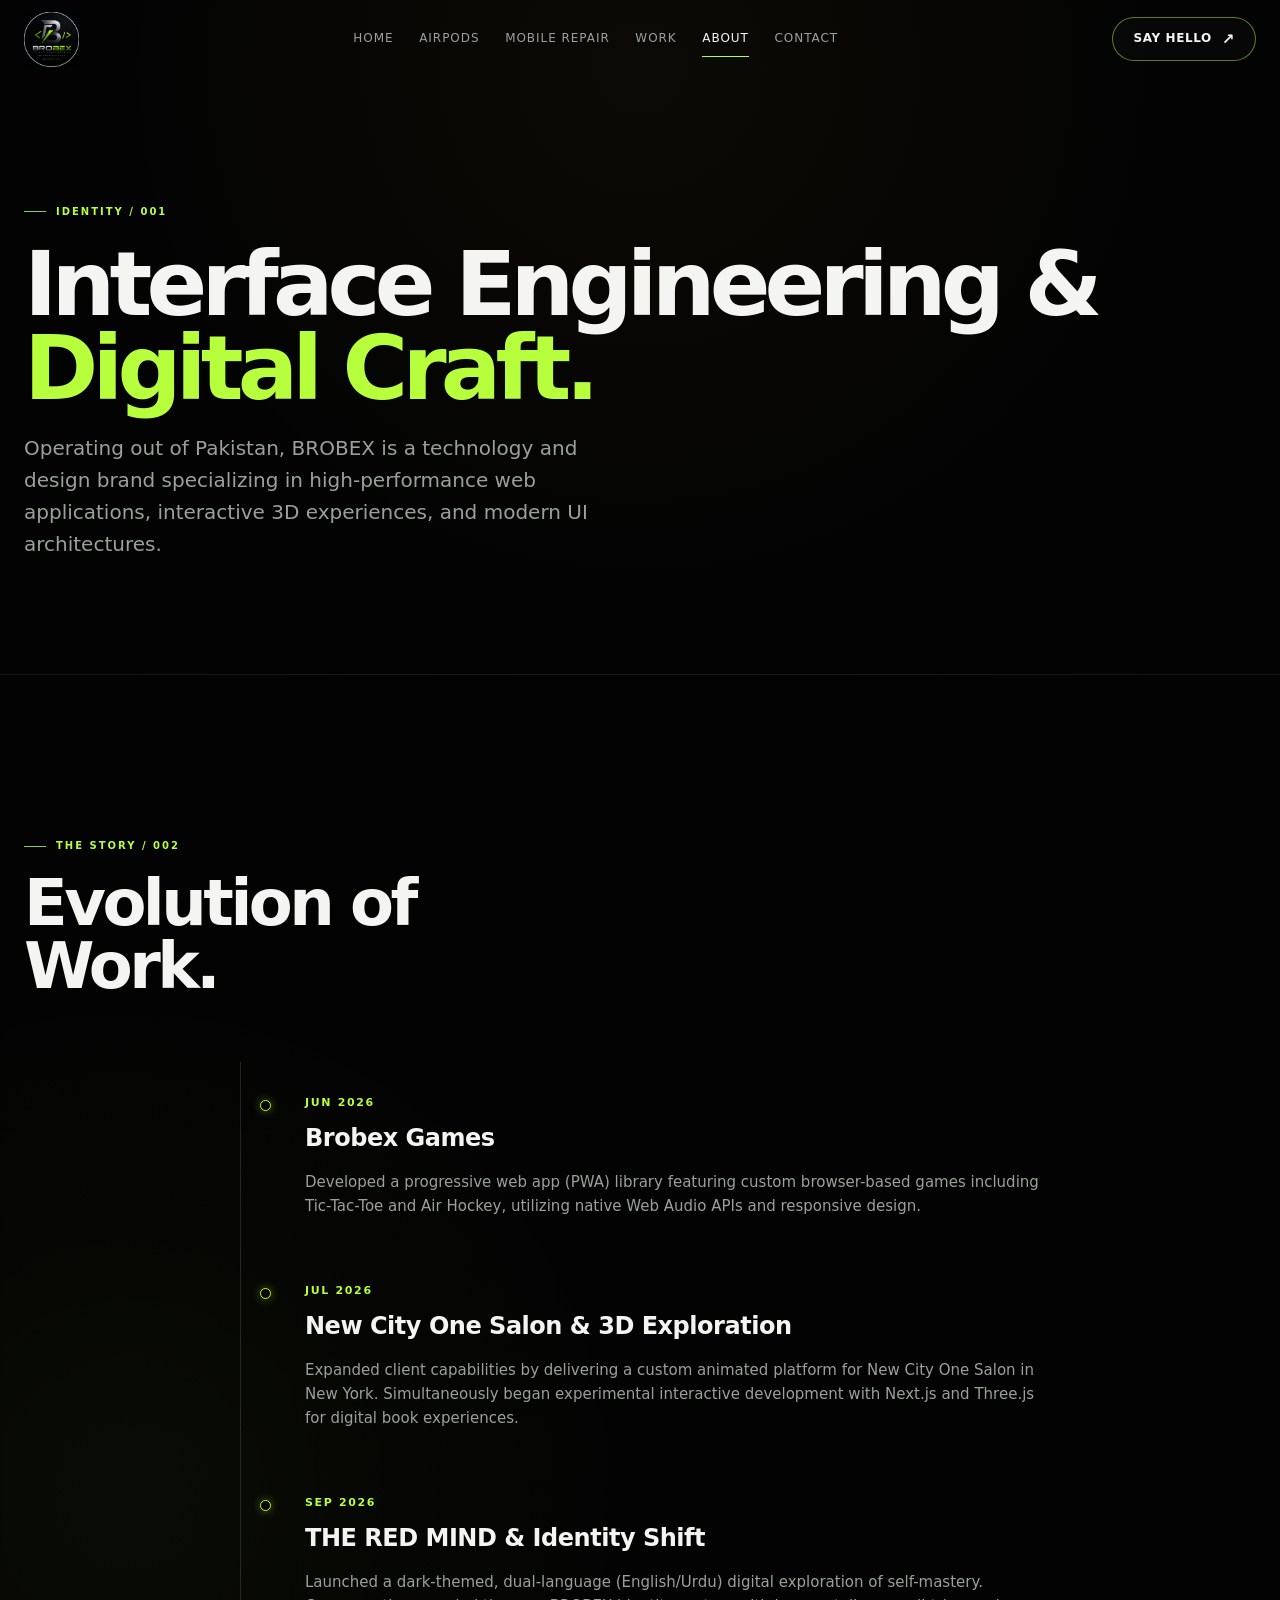
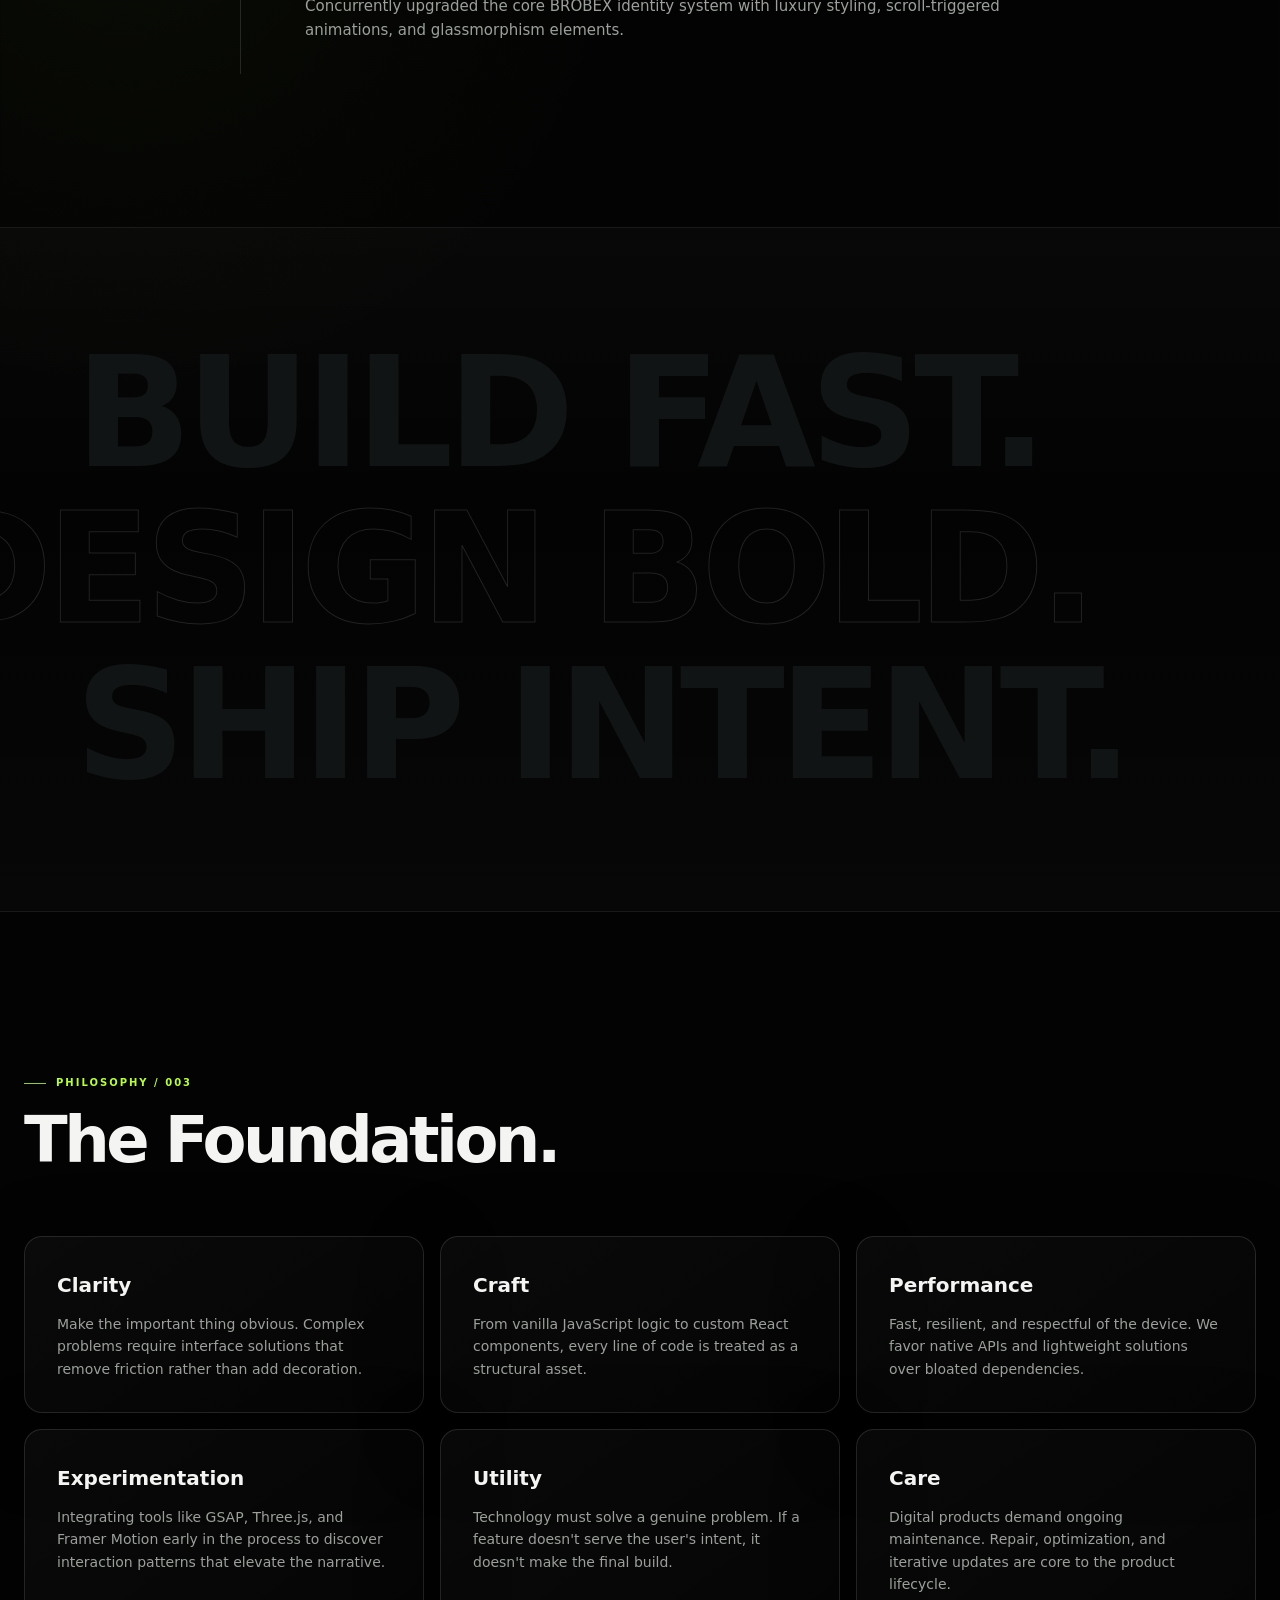
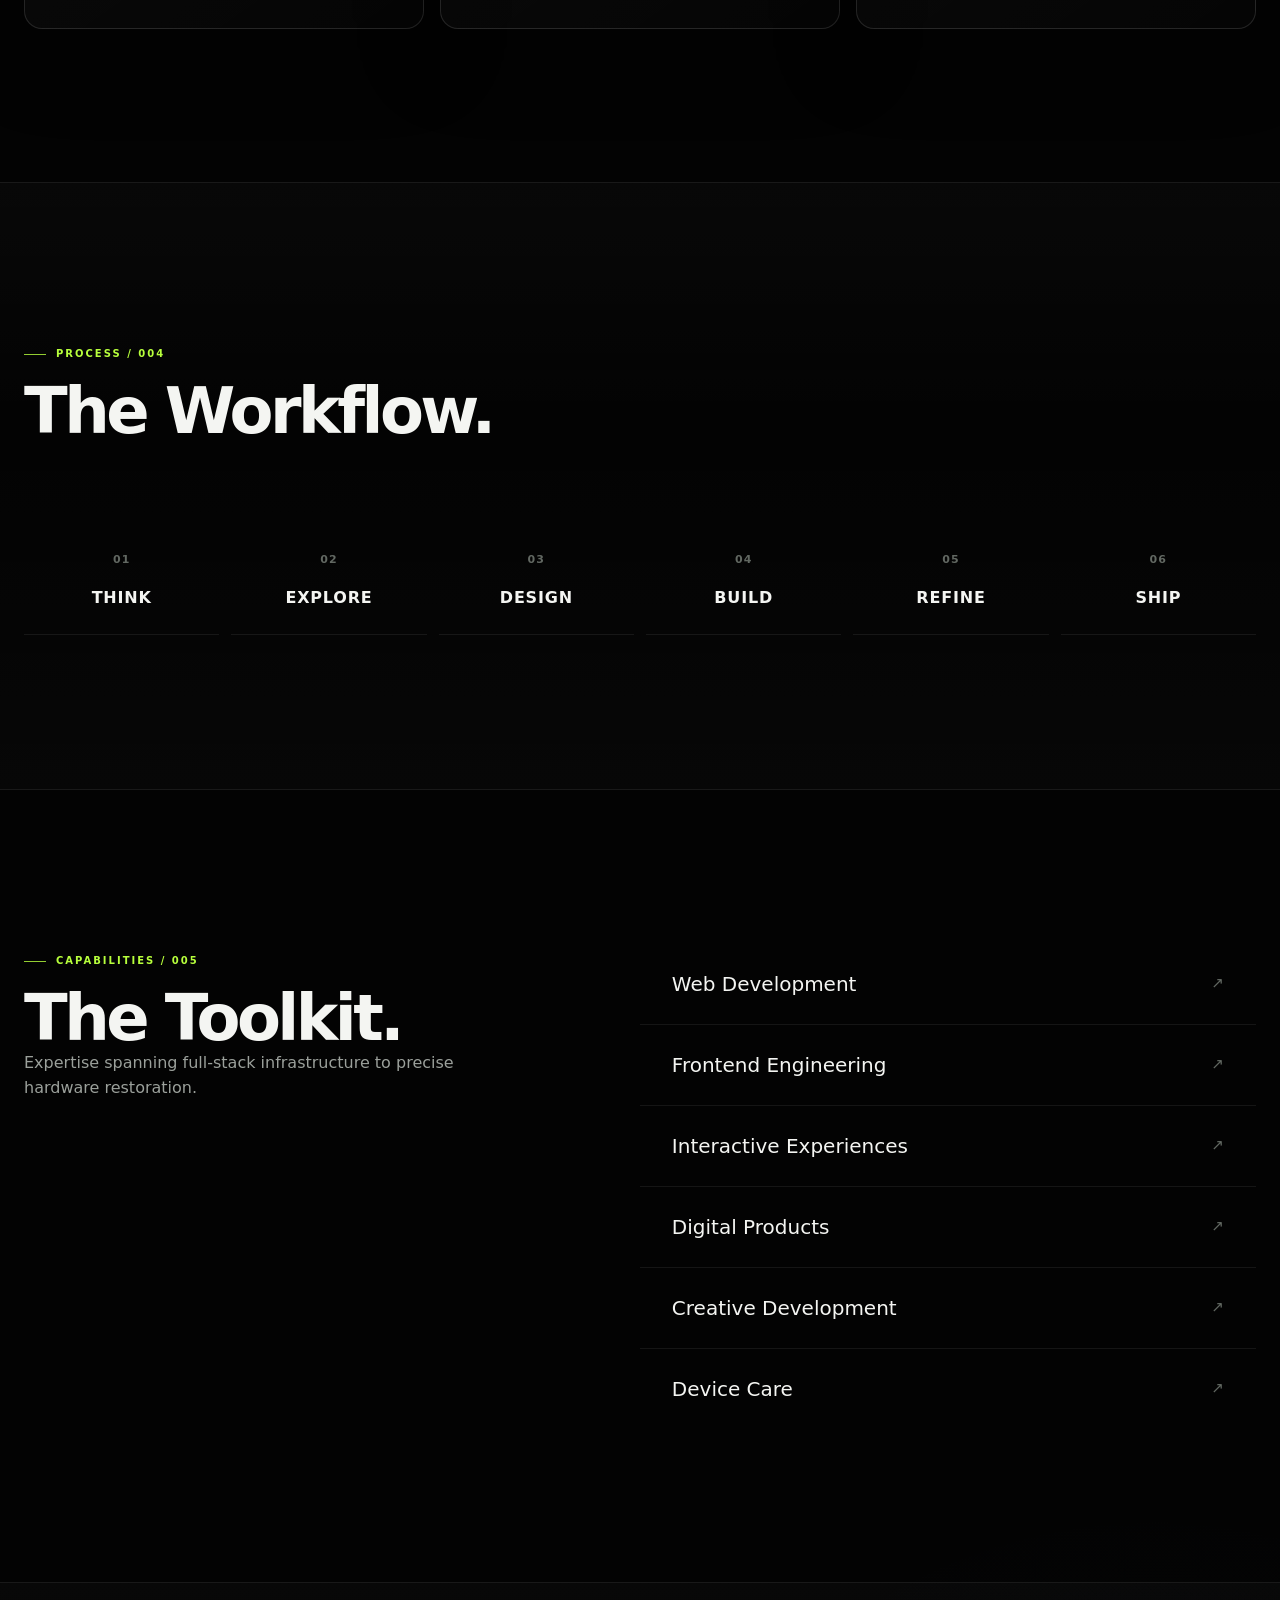
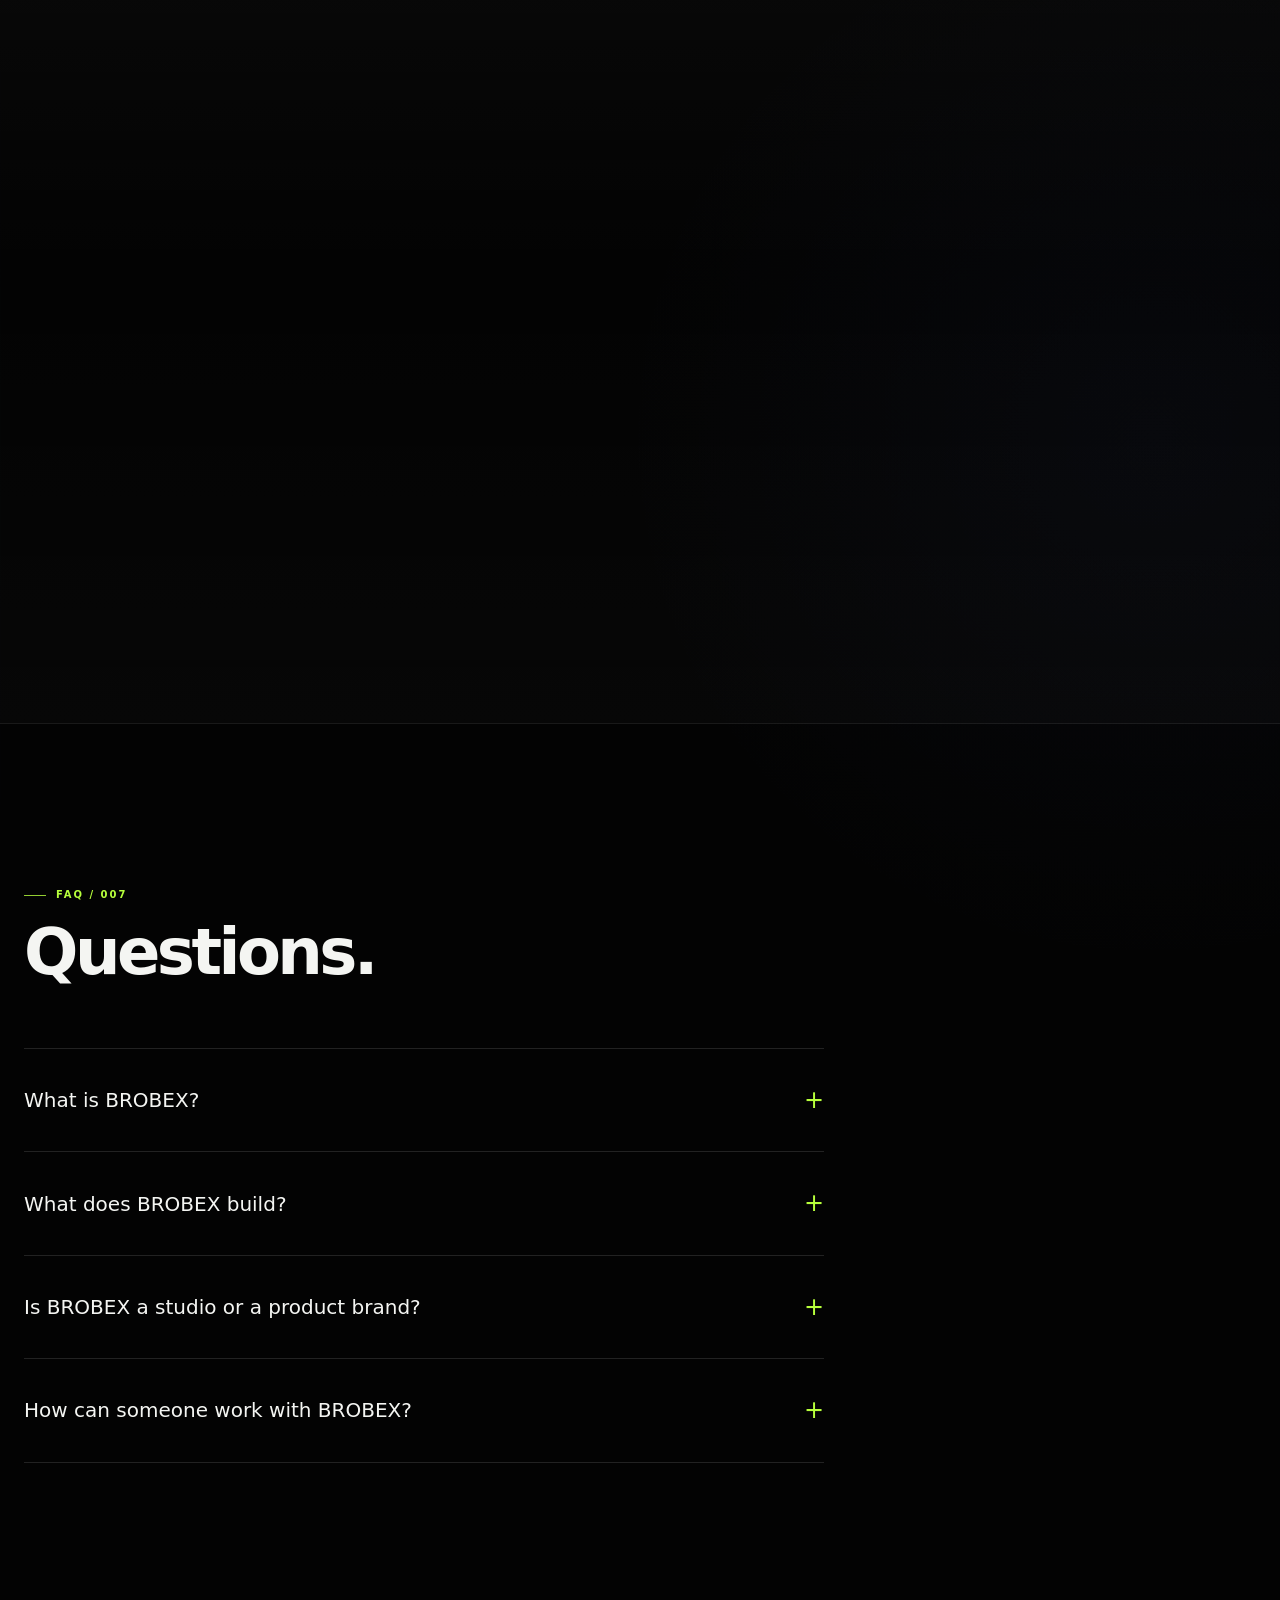
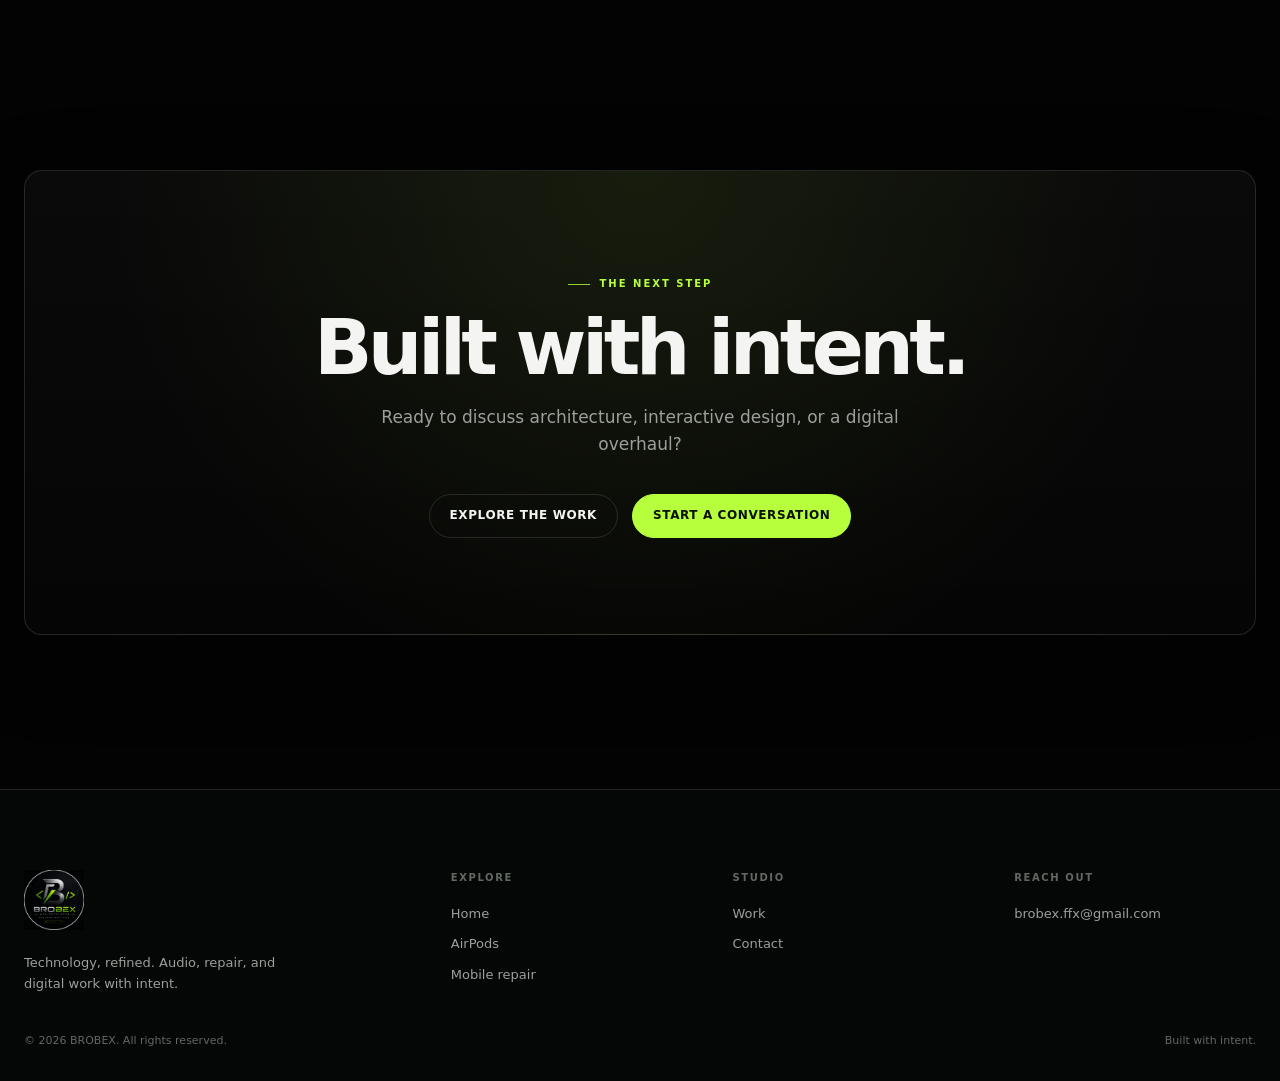
==== commit 298afac0: "portfolio link addition" ====
--- a/about.html
+++ b/about.html
@@ -279,9 +279,9 @@
   <footer class="footer">
     <div class="footer-grid">
       <div class="footer-brand">
-        <a class="brand-link" href="index.html">
-          <img class="brand-logo small" src="assets/brobex-logo.png" alt="BROBEX logo">
-        </a>
+        <a class="brand-link" href="https://brobexportfolio.vercel.app/" target="_blank" rel="noopener noreferrer">
+  <img class="brand-logo small" src="assets/brobex-logo.png" alt="BROBEX logo">
+</a>
         <p>Technology, refined. Audio, repair, and digital work with intent.</p>
       </div>
       <div>
